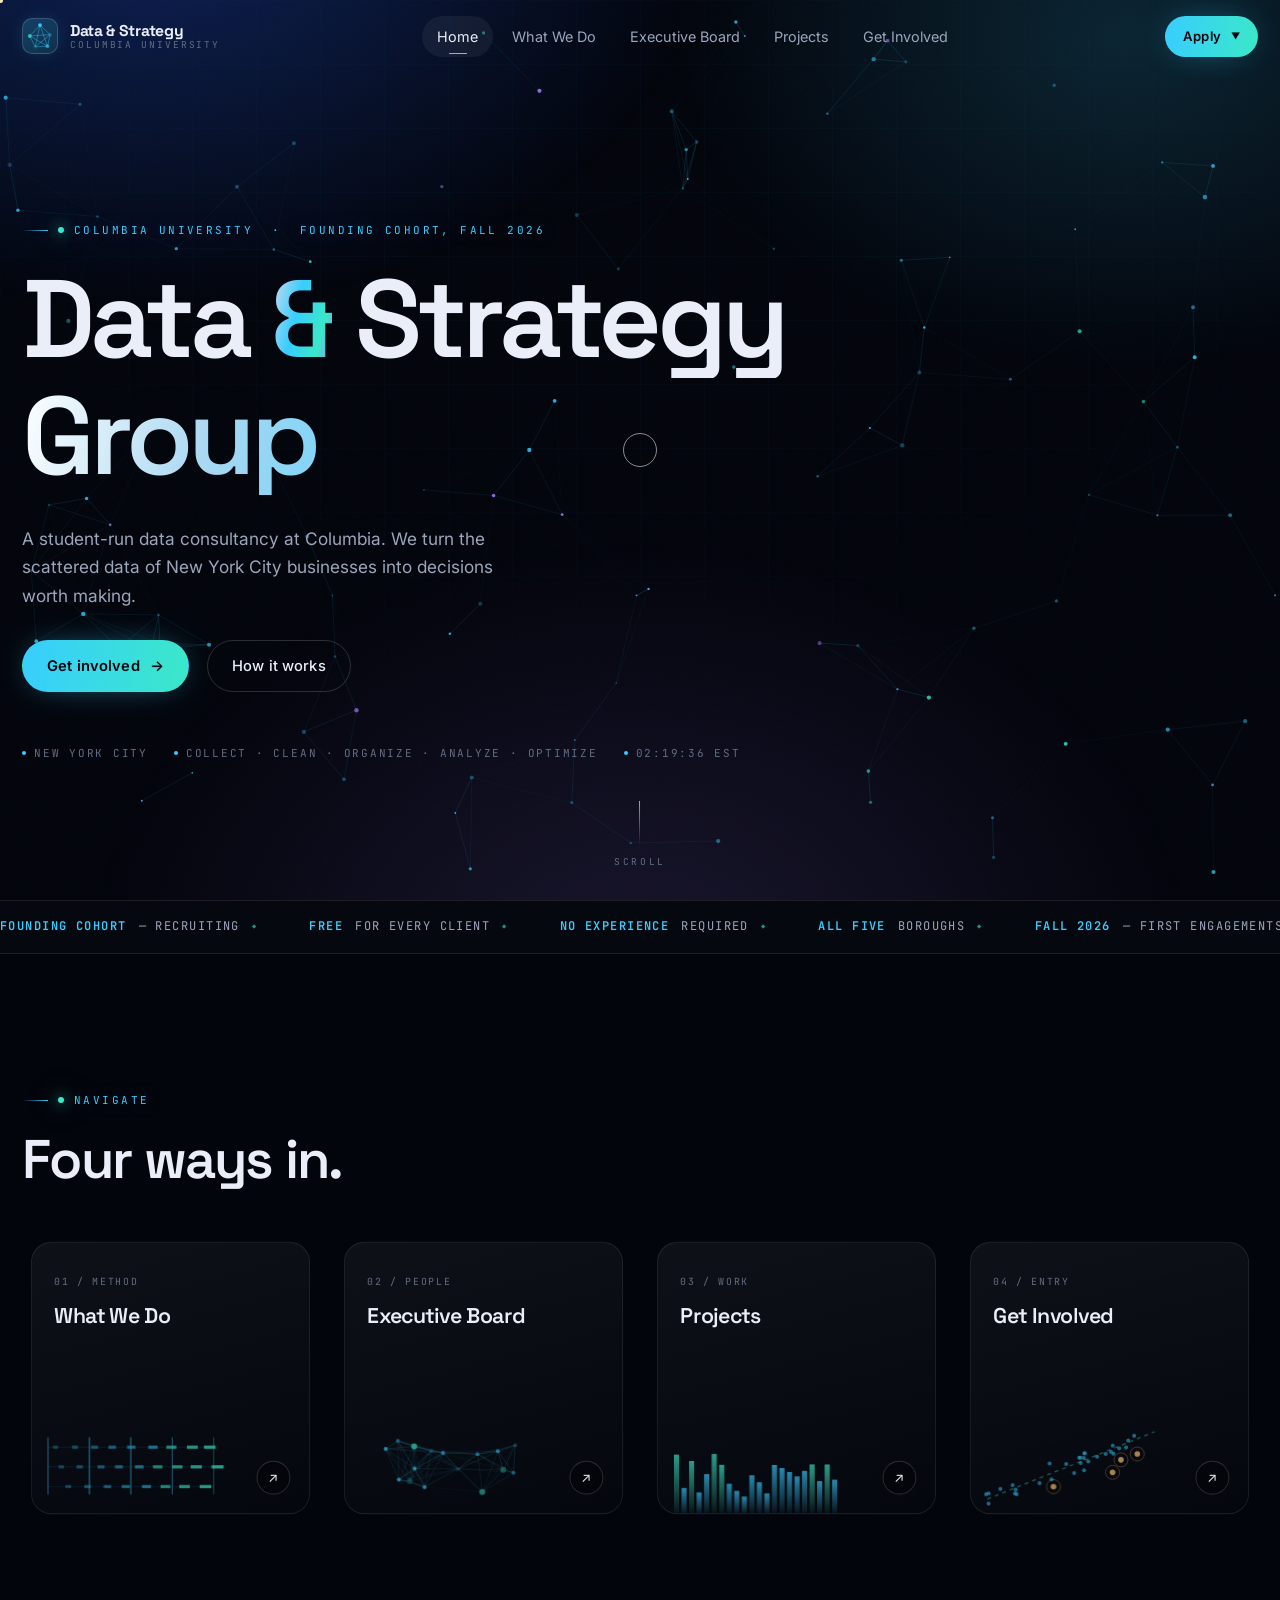
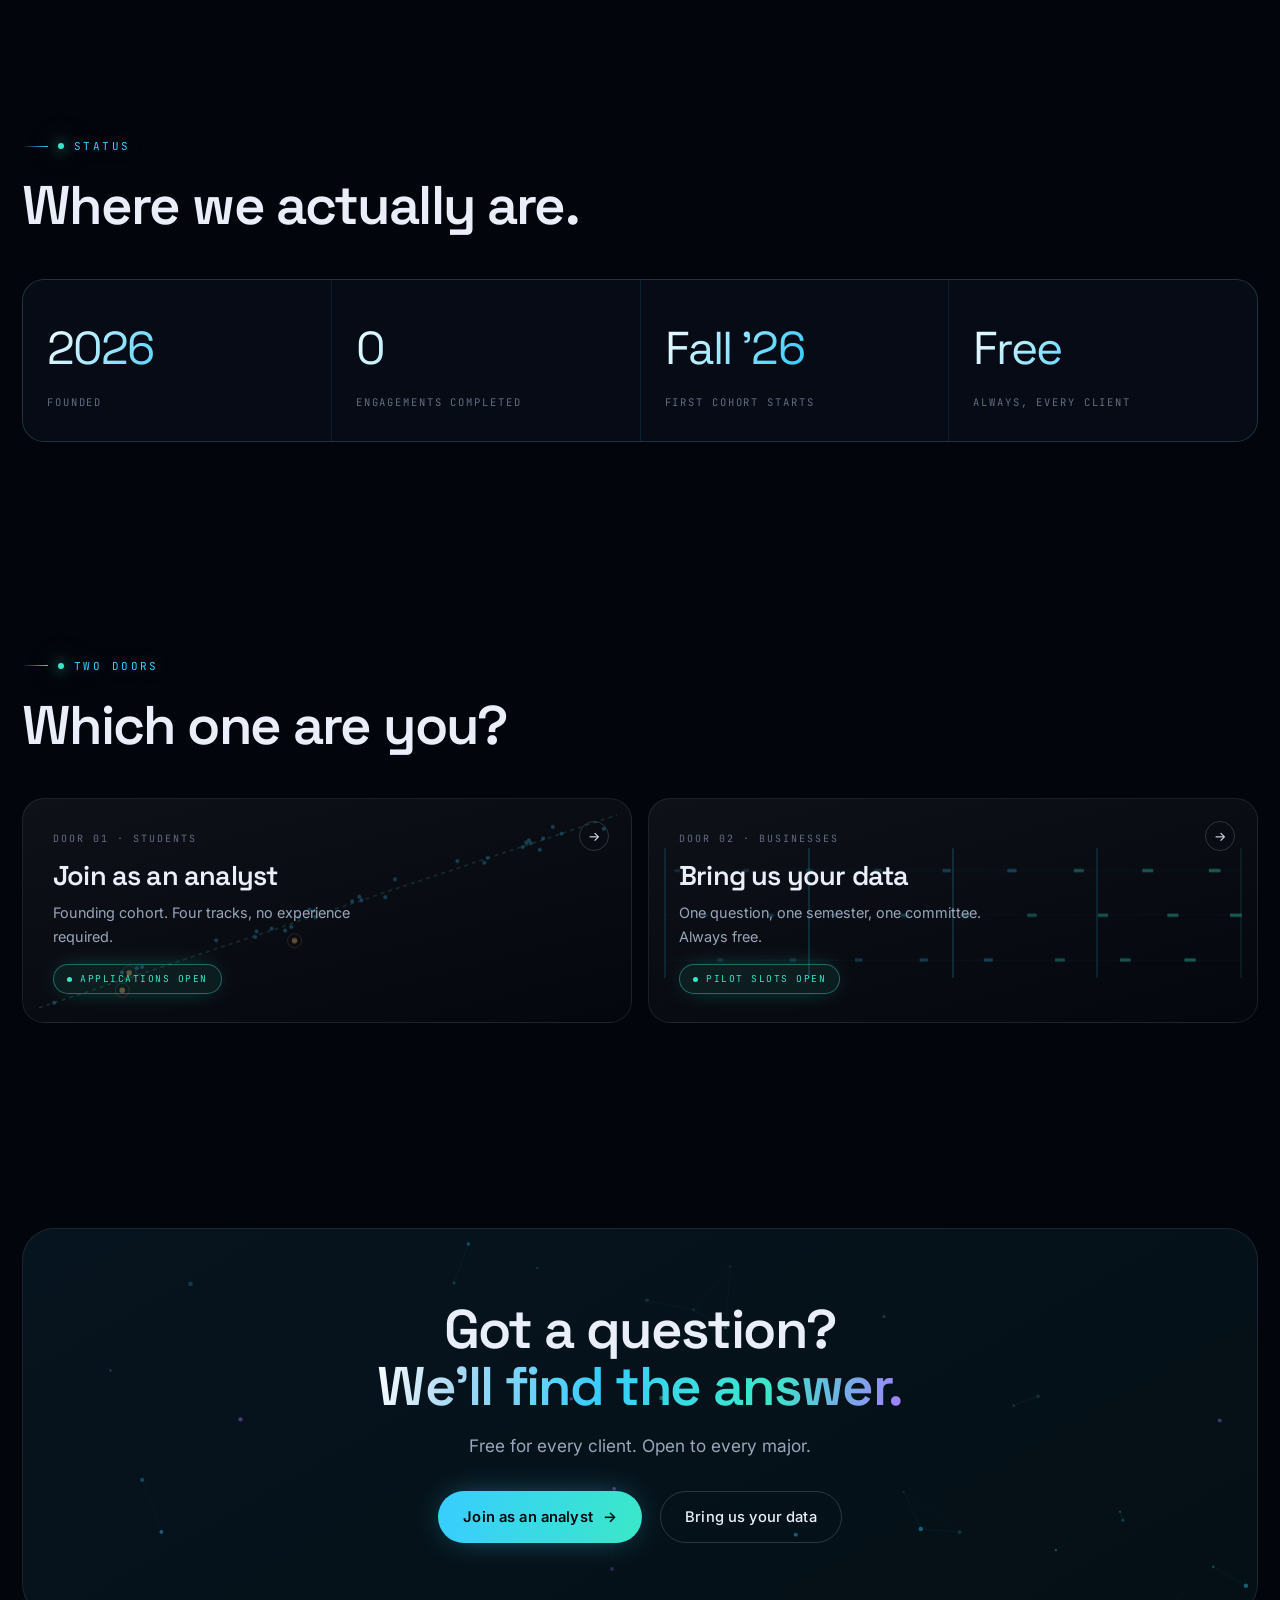
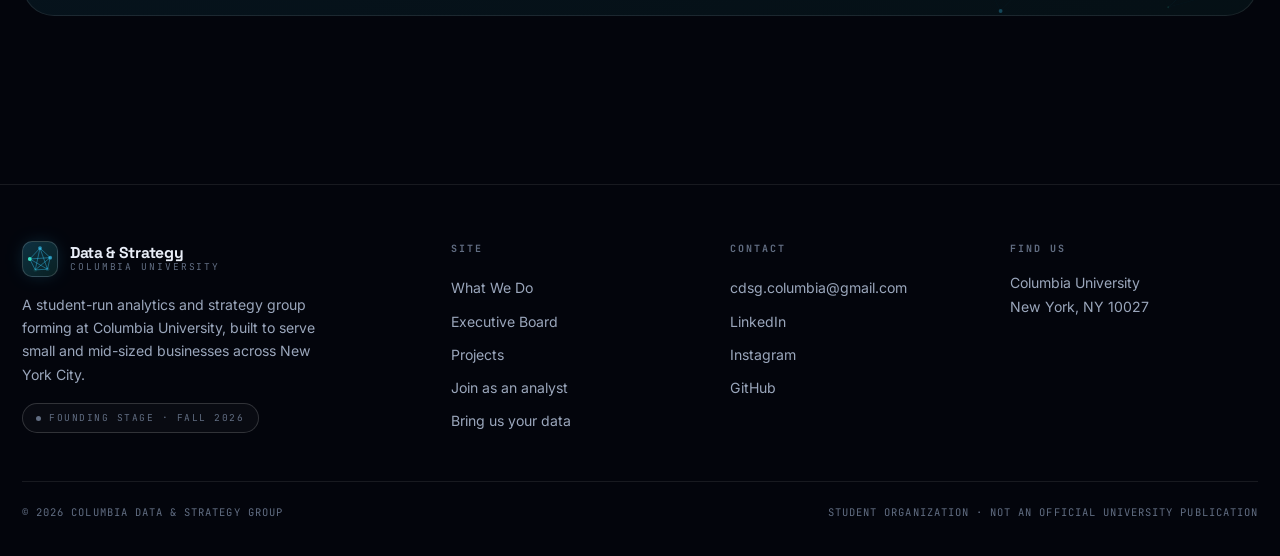
==== index.html @ 70272cd6 "Strip filler copy, reword headlines, scrambling founder names - Removed portal descriptions, the sta" ====
<!DOCTYPE html>
<html lang="en">
<head>
<meta charset="UTF-8">
<meta name="viewport" content="width=device-width, initial-scale=1">
<title>Columbia Data &amp; Strategy Group</title>
<meta name="description" content="A student-run data consultancy forming at Columbia. We turn the scattered data of New York City businesses into decisions worth making. Free for every client.">
<link rel="icon" href="data:image/svg+xml,%3Csvg xmlns='http://www.w3.org/2000/svg' viewBox='0 0 32 32'%3E%3Crect width='32' height='32' rx='8' fill='%23070b12'/%3E%3Ccircle cx='16' cy='7' r='2.4' fill='%2338CDFF'/%3E%3Ccircle cx='7' cy='20' r='2.4' fill='%233AE8C8'/%3E%3Ccircle cx='25' cy='18' r='2.4' fill='%2338CDFF'/%3E%3Ccircle cx='16' cy='27' r='2.4' fill='%23A67CFF'/%3E%3Cg stroke='%2338CDFF' stroke-width='1.1' opacity='.65'%3E%3Cpath d='M16 7 7 20M16 7l9 11M7 20l9 7M25 18l-9 9'/%3E%3C/g%3E%3C/svg%3E">
<link rel="preconnect" href="https://fonts.googleapis.com">
<link rel="preconnect" href="https://fonts.gstatic.com" crossorigin>
<link href="https://fonts.googleapis.com/css2?family=Space+Grotesk:wght@400;500;600;700&family=Inter:wght@300;400;500;600&family=JetBrains+Mono:wght@300;400;500&display=swap" rel="stylesheet">
<link rel="stylesheet" href="assets/css/main.css">
</head>
<body>

<div class="bg-field"></div>
<div class="grain"></div>
<div class="scroll-rail"><div class="scroll-bar"></div></div>

<!-- ============ NAV ============ -->
<header class="nav">
  <div class="nav-inner">
    <a class="brand" href="index.html">
      <span class="brand-mark"><canvas></canvas></span>
      <span class="brand-txt"><b>Data &amp; Strategy</b><span>Columbia University</span></span>
    </a>
    <nav class="nav-links">
      <a href="index.html" class="active">Home</a>
      <a href="about.html">What We Do</a>
      <a href="team.html">Executive Board</a>
      <a href="projects.html">Projects</a>
      <a href="join.html">Get Involved</a>
    </nav>
    <div class="nav-cta">
      <div class="apply-menu">
        <a class="btn btn-sm btn-primary" href="join.html">Apply <span class="caret">▼</span></a>
        <div class="apply-pop">
          <a href="join.html#students"><b>Join as an analyst</b><small>Columbia students</small><span class="go2">→</span></a>
          <div class="sep"></div>
          <a href="join.html#business"><b>Bring us your data</b><small>Businesses &amp; nonprofits</small><span class="go2">→</span></a>
        </div>
      </div>
      <button class="burger" aria-label="Menu"><span></span></button>
    </div>
  </div>
</header>

<div class="mobile-menu">
  <a href="index.html">Home <i>01</i></a>
  <a href="about.html">What We Do <i>02</i></a>
  <a href="team.html">Executive Board <i>03</i></a>
  <a href="projects.html">Projects <i>04</i></a>
  <a href="join.html#students">Join as an analyst <i>05</i></a>
  <a href="join.html#business">Bring us your data <i>06</i></a>
</div>

<main>

  <!-- ============ HERO ============ -->
  <section class="hero">
    <canvas id="hero-net"></canvas>
    <div class="wrap">
      <div class="eyebrow" style="animation:fadeUp .8s .5s both"><span class="dot"></span> Columbia University &nbsp;·&nbsp; Founding cohort, Fall 2026</div>

      <h1 class="hero-title">
        <span class="line"><span>Data <em style="font-style:normal" class="grad-text">&amp;</em> Strategy</span></span>
        <span class="line"><span class="grad-text">Group</span></span>
      </h1>

      <p class="lead mt-m" style="animation:fadeUp .9s .75s both; max-width:44ch">
        A student-run data consultancy at Columbia. We turn the scattered data of
        New York City businesses into decisions worth making.
      </p>

      <div class="flex gap-m wrapf mt-m" style="animation:fadeUp .9s .9s both">
        <a href="join.html" class="btn btn-primary" data-magnetic>Get involved <span class="arrow">→</span></a>
        <a href="about.html" class="btn btn-ghost">How it works</a>
      </div>

      <div class="hero-meta mt-l" style="animation:fadeUp .9s 1.05s both">
        <span>New York City</span>
        <span>Collect · Clean · Organize · Analyze · Optimize</span>
        <span id="clock">--:--:--</span>
      </div>
    </div>
    <div class="scroll-hint"><i></i> Scroll</div>
  </section>

  <!-- ============ TICKER ============ -->
  <div class="ticker">
    <div class="ticker-track">
      <span class="ticker-item"><b>Founding cohort</b> — recruiting</span>
      <span class="ticker-item"><b>Free</b> for every client</span>
      <span class="ticker-item"><b>No experience</b> required</span>
      <span class="ticker-item"><b>All five</b> boroughs</span>
      <span class="ticker-item"><b>Fall 2026</b> — first engagements</span>
    </div>
  </div>

  <!-- ============ PORTALS ============ -->
  <section class="section">
    <div class="wrap">
      <div class="sec-head" data-reveal>
        <div>
          <div class="eyebrow"><span class="dot"></span> Navigate</div>
          <h2 class="h2">Four ways in.</h2>
        </div>
      </div>

      <div class="portals">
        <a class="portal" href="about.html" data-reveal data-dir="scale" data-tilt="6">
          <span class="idx">01 / METHOD</span>
          <h3>What&nbsp;We&nbsp;Do</h3>
          <canvas class="viz" data-viz="pipeline"></canvas>
          <span class="go">↗</span>
        </a>

        <a class="portal" href="team.html" data-reveal data-dir="scale" data-delay=".08" data-tilt="6">
          <span class="idx">02 / PEOPLE</span>
          <h3>Executive Board</h3>
          <canvas class="viz" data-viz="network"></canvas>
          <span class="go">↗</span>
        </a>

        <a class="portal" href="projects.html" data-reveal data-dir="scale" data-delay=".16" data-tilt="6">
          <span class="idx">03 / WORK</span>
          <h3>Projects</h3>
          <canvas class="viz" data-viz="bars"></canvas>
          <span class="go">↗</span>
        </a>

        <a class="portal" href="join.html" data-reveal data-dir="scale" data-delay=".24" data-tilt="6">
          <span class="idx">04 / ENTRY</span>
          <h3>Get Involved</h3>
          <canvas class="viz" data-viz="scatter"></canvas>
          <span class="go">↗</span>
        </a>
      </div>
    </div>
  </section>

  <!-- ============ HONEST STATUS ============ -->
  <section class="section-tight">
    <div class="wrap">
      <div class="sec-head" data-reveal>
        <div>
          <div class="eyebrow"><span class="dot"></span> Status</div>
          <h2 class="h2">Where we actually are.</h2>
        </div>
      </div>

      <div class="stat-grid" data-reveal>
        <div class="stat"><div class="num">2026</div><div class="lbl">Founded</div></div>
        <div class="stat"><div class="num">0</div><div class="lbl">Engagements completed</div></div>
        <div class="stat"><div class="num">Fall&nbsp;’26</div><div class="lbl">First cohort starts</div></div>
        <div class="stat"><div class="num">Free</div><div class="lbl">Always, every client</div></div>
      </div>
    </div>
  </section>

  <!-- ============ TWO DOORS ============ -->
  <section class="section">
    <div class="wrap">
      <div class="sec-head" data-reveal>
        <div>
          <div class="eyebrow"><span class="dot"></span> Two doors</div>
          <h2 class="h2">Which one are you?</h2>
        </div>
      </div>

      <div class="path-grid" data-reveal>
        <a class="path" href="join.html#students">
          <canvas data-viz="scatter"></canvas>
          <span class="mark">→</span>
          <span class="k">DOOR 01 · STUDENTS</span>
          <h3>Join as an analyst</h3>
          <p>Founding cohort. Four tracks, no experience required.</p>
          <div class="chips mt-s"><span class="pill">Applications open</span></div>
        </a>

        <a class="path" href="join.html#business">
          <canvas data-viz="pipeline"></canvas>
          <span class="mark">→</span>
          <span class="k">DOOR 02 · BUSINESSES</span>
          <h3>Bring us your data</h3>
          <p>One question, one semester, one committee. Always free.</p>
          <div class="chips mt-s"><span class="pill">Pilot slots open</span></div>
        </a>
      </div>
    </div>
  </section>

  <!-- ============ CTA ============ -->
  <section class="section-tight" style="padding-bottom:clamp(72px,10vw,140px)">
    <div class="wrap">
      <div class="cta-band" data-reveal>
        <canvas id="cta-net"></canvas>
        <h2 class="h2">Got a question?<br><span class="grad-text">We&rsquo;ll find the answer.</span></h2>
        <p class="lead mx-auto center mt-s" style="max-width:36ch">Free for every client. Open to every major.</p>
        <div class="flex gap-m mt-m" style="justify-content:center; flex-wrap:wrap">
          <a href="join.html#students" class="btn btn-primary" data-magnetic>Join as an analyst <span class="arrow">→</span></a>
          <a href="join.html#business" class="btn btn-ghost">Bring us your data</a>
        </div>
      </div>
    </div>
  </section>

</main>

<!-- ============ FOOTER ============ -->
<footer>
  <div class="wrap">
    <div class="foot-grid">
      <div>
        <a class="brand" href="index.html" style="margin-bottom:16px">
          <span class="brand-mark"><canvas></canvas></span>
          <span class="brand-txt"><b>Data &amp; Strategy</b><span>Columbia University</span></span>
        </a>
        <p class="muted" style="font-size:.88rem; max-width:34ch">
          A student-run analytics and strategy group forming at Columbia University, built to serve
          small and mid-sized businesses across New York City.
        </p>
        <div class="mt-s"><span class="pill grey">Founding stage · Fall 2026</span></div>
      </div>
      <div>
        <h5>Site</h5>
        <a href="about.html">What We Do</a>
        <a href="team.html">Executive Board</a>
        <a href="projects.html">Projects</a>
        <a href="join.html#students">Join as an analyst</a>
        <a href="join.html#business">Bring us your data</a>
      </div>
      <div>
        <h5>Contact</h5>
        <a href="mailto:cdsg.columbia@gmail.com">cdsg.columbia@gmail.com</a>
        <a href="#">LinkedIn</a>
        <a href="#">Instagram</a>
        <a href="#">GitHub</a>
      </div>
      <div>
        <h5>Find us</h5>
        <p class="muted" style="font-size:.88rem">
          Columbia University<br>New York, NY 10027
        </p>
      </div>
    </div>
    <div class="foot-bottom">
      <span>© <span data-year></span> Columbia Data &amp; Strategy Group</span>
      <span>Student organization · Not an official University publication</span>
    </div>
  </div>
</footer>

<script src="assets/js/core.js"></script>
<script src="assets/js/home.js"></script>
</body>
</html>
---- assets/css/main.css ----
/* =========================================================
   Columbia Data & Strategy Group — Design System
   ========================================================= */

/* ---------- Tokens ---------- */
:root{
  --bg:            #03050c;
  --bg-elev:       #070b15;
  --panel:         rgba(255,255,255,.028);
  --panel-2:       rgba(255,255,255,.055);
  --line:          rgba(255,255,255,.085);
  --line-strong:   rgba(255,255,255,.16);

  --text:          #e9eef8;
  --text-dim:      #9aa6bb;
  --text-faint:    #616d82;

  --neon:          #38CDFF;   /* primary — neon blue */
  --neon-deep:     #2563FF;   /* electric blue, for glows and gradients */
  --columbia:      #A9D8F2;   /* the pale school blue — kept for display gradients */
  --mint:          #3AE8C8;   /* secondary — cyan-teal */
  --violet:        #A67CFF;   /* tertiary — electric violet */
  --amber:         #FFC46B;   /* warm counterweight; keeps this off unicolor */
  --danger:        #FF5C7A;

  --glow-blue:  0 0 0 1px rgba(56,205,255,.22), 0 18px 60px -18px rgba(37,99,255,.55);
  --glow-mint:  0 0 0 1px rgba(58,232,200,.22),  0 18px 60px -18px rgba(58,232,200,.4);

  --r-sm: 8px;
  --r-md: 14px;
  --r-lg: 22px;
  --r-xl: 32px;

  --nav-h: 74px;
  --maxw: 1240px;

  --ease: cubic-bezier(.22,.75,.24,1);
  --ease-out: cubic-bezier(.16,1,.3,1);

  --font-display: 'Space Grotesk', 'Segoe UI', system-ui, sans-serif;
  --font-body: 'Inter', 'Segoe UI', system-ui, sans-serif;
  --font-mono: 'JetBrains Mono', 'Consolas', ui-monospace, monospace;
}

/* ---------- Reset ---------- */
*,*::before,*::after{ box-sizing:border-box; }
html{ scroll-behavior:smooth; -webkit-text-size-adjust:100%; }
body{
  margin:0;
  background:var(--bg);
  color:var(--text);
  font-family:var(--font-body);
  font-size:16px;
  line-height:1.65;
  -webkit-font-smoothing:antialiased;
  overflow-x:hidden;
}
img,svg,canvas{ display:block; max-width:100%; }
a{ color:inherit; text-decoration:none; }
button,input,select,textarea{ font:inherit; color:inherit; }
h1,h2,h3,h4{ font-family:var(--font-display); font-weight:600; line-height:1.06; letter-spacing:-.03em; margin:0; }
p{ margin:0; }
::selection{ background:rgba(56,205,255,.28); color:#fff; }

/* Scrollbar */
::-webkit-scrollbar{ width:10px; height:10px; }
::-webkit-scrollbar-track{ background:#03050c; }
::-webkit-scrollbar-thumb{ background:rgba(56,205,255,.18); border-radius:99px; border:3px solid #03050c; }
::-webkit-scrollbar-thumb:hover{ background:rgba(56,205,255,.35); }

/* ---------- Ambient background ---------- */
.bg-field{ position:fixed; inset:0; z-index:0; pointer-events:none; }
.bg-field::before{
  content:''; position:absolute; inset:0;
  background:
    radial-gradient(900px 620px at 12% -8%,  rgba(37,99,255,.30), transparent 62%),
    radial-gradient(760px 560px at 88% 4%,   rgba(56,205,255,.16), transparent 60%),
    radial-gradient(900px 700px at 50% 108%, rgba(166,124,255,.14), transparent 62%);
}
.bg-field::after{
  content:''; position:absolute; inset:0; opacity:.5;
  background-image:
    linear-gradient(rgba(56,205,255,.055) 1px, transparent 1px),
    linear-gradient(90deg, rgba(56,205,255,.055) 1px, transparent 1px);
  background-size:64px 64px;
  mask-image:radial-gradient(ellipse 90% 70% at 50% 30%, #000 20%, transparent 78%);
  -webkit-mask-image:radial-gradient(ellipse 90% 70% at 50% 30%, #000 20%, transparent 78%);
}
.grain{
  position:fixed; inset:0; z-index:1; pointer-events:none; opacity:.035; mix-blend-mode:overlay;
  background-image:url("data:image/svg+xml,%3Csvg xmlns='http://www.w3.org/2000/svg' width='200' height='200'%3E%3Cfilter id='n'%3E%3CfeTurbulence type='fractalNoise' baseFrequency='.85' numOctaves='3'/%3E%3C/filter%3E%3Crect width='200' height='200' filter='url(%23n)'/%3E%3C/svg%3E");
}

/* ---------- Layout ---------- */
.wrap{ width:min(100% - 44px, var(--maxw)); margin-inline:auto; }
main{ position:relative; z-index:2; }
section{ position:relative; }
.section{ padding:clamp(72px,10vw,140px) 0; }
.section-tight{ padding:clamp(48px,6vw,84px) 0; }

/* ---------- Typography helpers ---------- */
.eyebrow{
  display:inline-flex; align-items:center; gap:10px;
  font-family:var(--font-mono); font-size:11px; letter-spacing:.22em; text-transform:uppercase;
  color:var(--neon); margin-bottom:22px;
}
.eyebrow::before{
  content:''; width:26px; height:1px; background:linear-gradient(90deg,transparent,var(--neon));
}
.eyebrow .dot{ width:6px; height:6px; border-radius:50%; background:var(--mint); box-shadow:0 0 12px var(--mint); animation:pulse 2.4s infinite; }
@keyframes pulse{ 0%,100%{opacity:1; transform:scale(1)} 50%{opacity:.35; transform:scale(.72)} }

h1,.h1{ font-size:clamp(2.6rem,7.4vw,5.4rem); }
h2,.h2{ font-size:clamp(2rem,4.4vw,3.4rem); }
h3,.h3{ font-size:clamp(1.25rem,2vw,1.6rem); }
.lead{ font-size:clamp(1rem,1.35vw,1.16rem); color:var(--text-dim); max-width:62ch; }
.muted{ color:var(--text-dim); }
.faint{ color:var(--text-faint); }
.mono{ font-family:var(--font-mono); }
.grad-text{
  background:linear-gradient(104deg,#fff 0%,var(--columbia) 16%,var(--neon) 42%,var(--mint) 74%,var(--violet) 100%);
  -webkit-background-clip:text; background-clip:text; color:transparent;
}

/* ---------- Buttons ---------- */
.btn{
  position:relative; display:inline-flex; align-items:center; gap:10px;
  padding:13px 24px; border-radius:99px; border:1px solid var(--line-strong);
  background:var(--panel); font-size:.92rem; font-weight:500; letter-spacing:.01em;
  cursor:pointer; overflow:hidden; isolation:isolate;
  transition:border-color .35s var(--ease), transform .35s var(--ease), color .35s var(--ease);
}
.btn::before{
  content:''; position:absolute; inset:0; z-index:-1; border-radius:inherit;
  background:linear-gradient(100deg,var(--neon),var(--mint));
  transform:translateY(101%); transition:transform .45s var(--ease-out);
}
.btn:hover{ color:#03050c; border-color:transparent; }
.btn:hover::before{ transform:translateY(0); }
.btn:active{ transform:scale(.97); }
.btn .arrow{ transition:transform .35s var(--ease); }
.btn:hover .arrow{ transform:translateX(4px); }

.btn-primary{ background:linear-gradient(100deg,var(--neon),var(--mint)); color:#03050c; border-color:transparent; font-weight:600; }
.btn-primary::before{ background:linear-gradient(100deg,#fff,var(--neon)); }
.btn-ghost{ background:transparent; }
.btn-sm{ padding:9px 17px; font-size:.82rem; }

/* ---------- Nav ---------- */
.nav{
  position:fixed; inset:0 0 auto 0; height:var(--nav-h); z-index:80;
  display:flex; align-items:center;
  transition:background .4s var(--ease), border-color .4s var(--ease), backdrop-filter .4s;
  border-bottom:1px solid transparent;
}
.nav.scrolled{
  background:rgba(4,6,11,.72); backdrop-filter:blur(18px) saturate(140%);
  border-bottom-color:var(--line);
}
.nav-inner{ width:min(100% - 44px, var(--maxw)); margin-inline:auto; display:flex; align-items:center; justify-content:space-between; gap:20px; }

.brand{ display:flex; align-items:center; gap:12px; }
.brand-mark{
  display:block; width:36px; height:36px; min-width:36px; border-radius:10px; flex:none;
  background:linear-gradient(140deg,rgba(56,205,255,.22),rgba(58,232,200,.12));
  border:1px solid var(--line-strong); position:relative; overflow:hidden;
}
.brand-mark canvas{ display:block; width:100%; height:100%; }
.brand-txt{ display:flex; flex-direction:column; line-height:1.1; }
.brand-txt b{ font-family:var(--font-display); font-size:.98rem; letter-spacing:-.02em; }
.brand-txt span{ font-family:var(--font-mono); font-size:9.5px; letter-spacing:.2em; color:var(--text-faint); text-transform:uppercase; }

.nav-links{ display:flex; align-items:center; gap:4px; }
.nav-links a{
  position:relative; padding:9px 15px; border-radius:99px; font-size:.9rem; color:var(--text-dim);
  transition:color .3s var(--ease), background .3s var(--ease);
}
.nav-links a::after{
  content:''; position:absolute; left:50%; bottom:3px; width:0; height:1.5px; border-radius:2px;
  background:linear-gradient(90deg,var(--neon),var(--mint));
  transform:translateX(-50%); transition:width .35s var(--ease-out);
}
.nav-links a:hover{ color:var(--text); }
.nav-links a:hover::after{ width:18px; }
.nav-links a.active{ color:var(--text); background:var(--panel-2); }
.nav-links a.active::after{ width:18px; }
.nav-cta{ display:flex; align-items:center; gap:12px; }

.burger{ display:none; width:42px; height:42px; border-radius:12px; border:1px solid var(--line); background:var(--panel); cursor:pointer; align-items:center; justify-content:center; }
.burger span{ display:block; width:17px; height:1.6px; background:var(--text); position:relative; transition:.3s var(--ease); }
.burger span::before,.burger span::after{ content:''; position:absolute; left:0; width:17px; height:1.6px; background:var(--text); transition:.3s var(--ease); }
.burger span::before{ top:-5.5px; } .burger span::after{ top:5.5px; }
.burger.open span{ background:transparent; }
.burger.open span::before{ transform:rotate(45deg); top:0; }
.burger.open span::after{ transform:rotate(-45deg); top:0; }

.mobile-menu{
  position:fixed; inset:var(--nav-h) 0 0 0; z-index:79; background:rgba(4,6,11,.97);
  backdrop-filter:blur(20px); display:flex; flex-direction:column; justify-content:center; gap:6px;
  padding:0 32px; transform:translateY(-102%); transition:transform .55s var(--ease-out); visibility:hidden;
}
.mobile-menu.open{ transform:translateY(0); visibility:visible; }
.mobile-menu a{
  font-family:var(--font-display); font-size:clamp(1.9rem,8vw,3rem); padding:14px 0;
  border-bottom:1px solid var(--line); display:flex; justify-content:space-between; align-items:baseline;
}
.mobile-menu a i{ font-family:var(--font-mono); font-size:11px; font-style:normal; color:var(--text-faint); }

/* ---------- Scroll progress ---------- */
.scroll-rail{ position:fixed; top:0; left:0; right:0; height:2px; z-index:90; background:transparent; }
.scroll-bar{ height:100%; width:0; background:linear-gradient(90deg,var(--neon),var(--mint),var(--violet)); box-shadow:0 0 14px rgba(58,232,200,.6); transition:width .1s linear; }

/* ---------- Custom cursor ---------- */
.cursor-dot,.cursor-ring{ position:fixed; top:0; left:0; z-index:200; pointer-events:none; border-radius:50%; mix-blend-mode:difference; }
.cursor-dot{ width:5px; height:5px; background:#fff; margin:-2.5px 0 0 -2.5px; }
.cursor-ring{
  width:34px; height:34px; margin:-17px 0 0 -17px; border:1px solid rgba(255,255,255,.55);
  transition:width .28s var(--ease), height .28s var(--ease), margin .28s var(--ease), border-color .28s, opacity .28s;
}
.cursor-ring.hot{ width:58px; height:58px; margin:-29px 0 0 -29px; border-color:var(--mint); }
@media (hover:none),(pointer:coarse){ .cursor-dot,.cursor-ring{ display:none; } }

/* ---------- Reveal ---------- */
[data-reveal]{ opacity:0; transform:translateY(26px); transition:opacity .9s var(--ease-out), transform .9s var(--ease-out); }
[data-reveal].in{ opacity:1; transform:none; }
[data-reveal][data-dir="left"]{ transform:translateX(-30px); }
[data-reveal][data-dir="right"]{ transform:translateX(30px); }
[data-reveal][data-dir="scale"]{ transform:scale(.94); }

/* ---------- Cards ---------- */
.card{
  position:relative; border:1px solid var(--line); border-radius:var(--r-lg);
  background:linear-gradient(160deg,rgba(255,255,255,.045),rgba(255,255,255,.012));
  overflow:hidden; transition:border-color .45s var(--ease), transform .45s var(--ease), box-shadow .45s var(--ease);
}
.card::after{
  content:''; position:absolute; inset:0; pointer-events:none; opacity:0; transition:opacity .45s;
  background:radial-gradient(420px circle at var(--mx,50%) var(--my,50%), rgba(56,205,255,.14), transparent 62%);
}
.card:hover{ border-color:var(--line-strong); box-shadow:0 26px 70px -34px rgba(0,0,0,.9); }
.card:hover::after{ opacity:1; }

/* ---------- Hero ---------- */
.hero{ min-height:100svh; display:flex; align-items:center; position:relative; padding-top:var(--nav-h); overflow:hidden; }
#hero-net{ position:absolute; inset:0; width:100%; height:100%; z-index:0; }
.hero .wrap{ position:relative; z-index:2; }
.hero-title{ font-size:clamp(2.9rem,8.6vw,7rem); letter-spacing:-.045em; }
.hero-title .line{ display:block; overflow:hidden; }
.hero-title .line > span{ display:block; transform:translateY(110%); animation:riseIn 1.1s var(--ease-out) forwards; }
.hero-title .line:nth-child(2) > span{ animation-delay:.1s; }
.hero-title .line:nth-child(3) > span{ animation-delay:.2s; }
@keyframes riseIn{ to{ transform:translateY(0); } }

.hero-meta{ display:flex; flex-wrap:wrap; gap:10px 26px; font-family:var(--font-mono); font-size:11px; letter-spacing:.16em; text-transform:uppercase; color:var(--text-faint); }
.hero-meta span{ display:inline-flex; align-items:center; gap:8px; }
.hero-meta span::before{ content:''; width:4px; height:4px; border-radius:50%; background:var(--neon); }

.scroll-hint{ position:absolute; left:50%; bottom:30px; transform:translateX(-50%); z-index:3; display:flex; flex-direction:column; align-items:center; gap:9px; font-family:var(--font-mono); font-size:9.5px; letter-spacing:.28em; color:var(--text-faint); text-transform:uppercase; }
.scroll-hint i{ display:block; width:1px; height:44px; background:linear-gradient(180deg,var(--neon),transparent); animation:drop 1.9s var(--ease) infinite; }
@keyframes drop{ 0%{transform:scaleY(0); transform-origin:top} 45%{transform:scaleY(1); transform-origin:top} 55%{transform:scaleY(1); transform-origin:bottom} 100%{transform:scaleY(0); transform-origin:bottom} }

/* ---------- Portal cards (home) ---------- */
.portals{ display:grid; grid-template-columns:repeat(4,1fr); gap:16px; }
.portal{
  position:relative; display:block; padding:26px 24px 24px; border-radius:var(--r-lg);
  border:1px solid var(--line); background:linear-gradient(165deg,rgba(255,255,255,.05),rgba(255,255,255,.01));
  min-height:290px; overflow:hidden; transform-style:preserve-3d;
  transition:transform .5s var(--ease), border-color .5s var(--ease), box-shadow .5s var(--ease);
}
.portal:hover{ border-color:rgba(56,205,255,.4); box-shadow:0 30px 80px -40px rgba(37,99,255,.75); }
.portal .idx{ font-family:var(--font-mono); font-size:10.5px; letter-spacing:.2em; color:var(--text-faint); }
.portal h3{ margin:14px 0 8px; font-size:1.42rem; }
.portal p{ font-size:.87rem; color:var(--text-dim); max-width:26ch; }
.portal .viz{ position:absolute; left:0; right:0; bottom:0; height:104px; opacity:.72; transition:opacity .45s, transform .6s var(--ease); }
.portal:hover .viz{ opacity:1; transform:translateY(-4px); }
.portal .go{
  position:absolute; right:20px; bottom:20px; width:36px; height:36px; border-radius:50%;
  border:1px solid var(--line-strong); display:grid; place-items:center; font-size:14px;
  background:rgba(4,6,11,.6); transition:.4s var(--ease); z-index:2;
}
.portal:hover .go{ background:var(--neon); color:#03050c; border-color:transparent; transform:rotate(-45deg); }

/* ---------- Ticker ---------- */
.ticker{ border-block:1px solid var(--line); overflow:hidden; padding:16px 0; background:rgba(255,255,255,.014); }
.ticker-track{ display:flex; gap:52px; width:max-content; animation:slide 34s linear infinite; }
.ticker:hover .ticker-track{ animation-play-state:paused; }
@keyframes slide{ to{ transform:translateX(-50%); } }
.ticker-item{ display:inline-flex; align-items:center; gap:12px; font-family:var(--font-mono); font-size:12px; letter-spacing:.12em; color:var(--text-dim); text-transform:uppercase; white-space:nowrap; }
.ticker-item b{ color:var(--neon); font-weight:600; }
.ticker-item::after{ content:'◆'; color:var(--mint); font-size:7px; opacity:.6; }

/* ---------- Stats ---------- */
.stat-grid{ display:grid; grid-template-columns:repeat(4,1fr); gap:1px; background:var(--line); border:1px solid var(--line); border-radius:var(--r-lg); overflow:hidden; }
.stat{ background:var(--bg-elev); padding:30px 24px; transition:background .4s; }
.stat:hover{ background:#0b1120; }
.stat .num{ font-family:var(--font-display); font-size:clamp(2rem,3.6vw,3rem); letter-spacing:-.04em; background:linear-gradient(120deg,#fff,var(--neon) 55%,var(--mint)); -webkit-background-clip:text; background-clip:text; color:transparent; }
.stat .lbl{ font-family:var(--font-mono); font-size:10.5px; letter-spacing:.18em; text-transform:uppercase; color:var(--text-faint); margin-top:8px; }

/* ---------- Page header ---------- */
.page-head{ padding:calc(var(--nav-h) + clamp(56px,8vw,110px)) 0 clamp(40px,5vw,70px); position:relative; }
.page-head h1{ font-size:clamp(2.6rem,6.4vw,5rem); }
.crumb{ font-family:var(--font-mono); font-size:11px; letter-spacing:.2em; text-transform:uppercase; color:var(--text-faint); margin-bottom:20px; }
.crumb a{ color:var(--neon); }
.crumb i{ font-style:normal; opacity:.4; margin:0 8px; }

/* ---------- Pipeline (about) ---------- */
.pipeline{ display:grid; grid-template-columns:300px 1fr; gap:28px; align-items:start; }
.stage-list{ display:flex; flex-direction:column; gap:8px; }
.stage-btn{
  position:relative; text-align:left; width:100%; padding:16px 18px; border-radius:var(--r-md);
  border:1px solid var(--line); background:var(--panel); cursor:pointer; overflow:hidden;
  transition:.4s var(--ease);
}
.stage-btn .k{ font-family:var(--font-mono); font-size:10px; letter-spacing:.2em; color:var(--text-faint); }
.stage-btn .t{ font-family:var(--font-display); font-size:1.06rem; margin-top:5px; display:block; }
.stage-btn .d{ font-size:.8rem; color:var(--text-faint); margin-top:5px; max-height:0; opacity:0; overflow:hidden; transition:.45s var(--ease); }
.stage-btn::before{ content:''; position:absolute; left:0; top:0; bottom:0; width:2px; background:linear-gradient(180deg,var(--neon),var(--mint)); transform:scaleY(0); transform-origin:top; transition:transform .45s var(--ease-out); }
.stage-btn:hover{ border-color:var(--line-strong); }
.stage-btn.active{ background:rgba(56,205,255,.07); border-color:rgba(56,205,255,.35); }
.stage-btn.active::before{ transform:scaleY(1); }
.stage-btn.active .d{ max-height:90px; opacity:1; margin-top:9px; }
.stage-btn.active .k{ color:var(--neon); }

.stage-canvas-wrap{ position:relative; border:1px solid var(--line); border-radius:var(--r-lg); background:linear-gradient(160deg,rgba(255,255,255,.04),rgba(255,255,255,.008)); overflow:hidden; min-height:440px; }
#pipeline-canvas{ width:100%; height:440px; display:block; }
.stage-readout{ position:absolute; top:16px; left:18px; right:18px; display:flex; justify-content:space-between; gap:12px; font-family:var(--font-mono); font-size:10px; letter-spacing:.16em; text-transform:uppercase; color:var(--text-faint); pointer-events:none; }
.stage-readout b{ color:var(--mint); font-weight:500; }
.stage-progress{ position:absolute; bottom:0; left:0; height:2px; background:linear-gradient(90deg,var(--neon),var(--mint)); transition:width .6s var(--ease); }

/* ---------- Capability grid ---------- */
.cap-grid{ display:grid; grid-template-columns:repeat(3,1fr); gap:16px; }
.cap{ padding:28px 24px; border-radius:var(--r-lg); border:1px solid var(--line); background:var(--panel); transition:.45s var(--ease); position:relative; overflow:hidden; }
.cap:hover{ transform:translateY(-5px); border-color:rgba(56,205,255,.35); background:rgba(56,205,255,.05); }
.cap .ico{ width:44px; height:44px; border-radius:12px; display:grid; place-items:center; border:1px solid var(--line-strong); background:rgba(56,205,255,.09); margin-bottom:18px; }
.cap h3{ font-size:1.1rem; margin-bottom:9px; }
.cap p{ font-size:.88rem; color:var(--text-dim); }

/* ---------- Cleaning demo table ---------- */
.clean-demo{ display:grid; grid-template-columns:1fr auto 1fr; gap:20px; align-items:center; }
.dtable{ border:1px solid var(--line); border-radius:var(--r-md); overflow:hidden; font-family:var(--font-mono); font-size:11.5px; background:var(--bg-elev); }
.dtable .hd{ display:grid; grid-template-columns:1.4fr 1fr .9fr; gap:0; background:rgba(255,255,255,.05); padding:10px 14px; letter-spacing:.12em; text-transform:uppercase; font-size:9.5px; color:var(--text-faint); }
.dtable .row{ display:grid; grid-template-columns:1.4fr 1fr .9fr; padding:9px 14px; border-top:1px solid var(--line); transition:.5s var(--ease); }
.dtable .row span{ overflow:hidden; text-overflow:ellipsis; white-space:nowrap; padding-right:8px; }
.dtable.dirty .row.bad{ color:var(--danger); }
.dtable.dirty .row.bad span:first-child::after{ content:' ⚠'; }
.dtable.clean .row{ color:var(--mint); }
.clean-arrow{ display:grid; place-items:center; gap:6px; font-family:var(--font-mono); font-size:9px; letter-spacing:.18em; color:var(--text-faint); text-transform:uppercase; }
.clean-arrow .ln{ width:52px; height:1px; background:linear-gradient(90deg,var(--danger),var(--mint)); position:relative; }
.clean-arrow .ln::after{ content:''; position:absolute; right:-1px; top:-3px; border:4px solid transparent; border-left-color:var(--mint); }
.tag-bad{ color:var(--danger); } .tag-good{ color:var(--mint); }

/* ---------- Team ---------- */
.team-grid{ display:grid; grid-template-columns:repeat(3,1fr); gap:16px; }
.member{
  position:relative; border:1px solid var(--line); border-radius:var(--r-lg); overflow:hidden; cursor:pointer;
  background:linear-gradient(170deg,rgba(255,255,255,.05),rgba(255,255,255,.01));
  transition:.5s var(--ease);
}
.member:hover{ transform:translateY(-6px); border-color:rgba(56,205,255,.4); box-shadow:0 30px 70px -40px rgba(37,99,255,.8); }
.avatar{ position:relative; aspect-ratio:1/1.06; display:grid; place-items:center; overflow:hidden; background:linear-gradient(150deg,#0b1220,#0a1a1c); }
.avatar .initials{ font-family:var(--font-display); font-size:3rem; letter-spacing:-.05em; color:rgba(255,255,255,.9); z-index:2; transition:.5s var(--ease); }
.avatar canvas{ position:absolute; inset:0; width:100%; height:100%; opacity:.55; }
.member:hover .avatar .initials{ transform:scale(1.06); color:var(--neon); }
.avatar::after{
  content:''; position:absolute; inset:0; z-index:3; opacity:0; transition:opacity .5s;
  background:repeating-linear-gradient(0deg, rgba(56,205,255,.10) 0 1px, transparent 1px 4px);
}
.member:hover .avatar::after{ opacity:1; animation:scan 2.4s linear infinite; }
@keyframes scan{ to{ background-position:0 40px; } }
.member-body{ padding:16px 18px 20px; }
.member-body .role{ font-family:var(--font-mono); font-size:9.5px; letter-spacing:.18em; text-transform:uppercase; color:var(--neon); }
.member-body h3{ font-size:1.06rem; margin:7px 0 4px; }
.member-body .yr{ font-size:.78rem; color:var(--text-faint); }
.member .plus{ position:absolute; top:14px; right:14px; width:28px; height:28px; border-radius:50%; background:rgba(4,6,11,.75); border:1px solid var(--line-strong); display:grid; place-items:center; font-size:14px; z-index:4; transition:.4s var(--ease); }
.member:hover .plus{ background:var(--mint); color:#03050c; transform:rotate(90deg); }

/* Drawer */
.drawer-scrim{ position:fixed; inset:0; z-index:120; background:rgba(2,4,8,.72); backdrop-filter:blur(6px); opacity:0; visibility:hidden; transition:.4s var(--ease); }
.drawer-scrim.open{ opacity:1; visibility:visible; }
.drawer{
  position:fixed; top:0; right:0; bottom:0; width:min(560px,100%); z-index:121;
  background:var(--bg-elev); border-left:1px solid var(--line); transform:translateX(101%);
  transition:transform .6s var(--ease-out); overflow-y:auto; padding:34px;
}
.drawer.open{ transform:none; }
.drawer-close{ position:absolute; top:22px; right:24px; width:38px; height:38px; border-radius:50%; border:1px solid var(--line-strong); background:var(--panel); cursor:pointer; display:grid; place-items:center; transition:.35s; }
.drawer-close:hover{ background:var(--danger); border-color:transparent; color:#fff; transform:rotate(90deg); }
.drawer .d-avatar{ width:96px; height:96px; border-radius:20px; display:grid; place-items:center; font-family:var(--font-display); font-size:2.2rem; background:linear-gradient(150deg,rgba(56,205,255,.2),rgba(58,232,200,.12)); border:1px solid var(--line-strong); margin-bottom:22px; }
.drawer h2{ font-size:2rem; }
.drawer .d-role{ font-family:var(--font-mono); font-size:11px; letter-spacing:.18em; text-transform:uppercase; color:var(--neon); margin:8px 0 20px; }
.drawer .d-bio{ color:var(--text-dim); font-size:.94rem; }
.chips{ display:flex; flex-wrap:wrap; gap:8px; margin-top:14px; }
.chip{ padding:6px 13px; border-radius:99px; border:1px solid var(--line); background:var(--panel); font-family:var(--font-mono); font-size:10.5px; letter-spacing:.1em; text-transform:uppercase; color:var(--text-dim); }
.d-sub{ font-family:var(--font-mono); font-size:10px; letter-spacing:.2em; text-transform:uppercase; color:var(--text-faint); margin:28px 0 12px; padding-bottom:8px; border-bottom:1px solid var(--line); }

/* Radar */
.radar-wrap{ display:grid; place-items:center; padding:8px 0; }

/* ---------- Projects ---------- */
.filters{ display:flex; flex-wrap:wrap; gap:8px; margin-bottom:30px; }
.filter{
  padding:9px 18px; border-radius:99px; border:1px solid var(--line); background:var(--panel);
  font-family:var(--font-mono); font-size:10.5px; letter-spacing:.14em; text-transform:uppercase;
  color:var(--text-dim); cursor:pointer; transition:.35s var(--ease);
}
.filter:hover{ border-color:var(--line-strong); color:var(--text); }
.filter.active{ background:linear-gradient(100deg,var(--neon),#7FD9C4); color:#03050c; border-color:transparent; font-weight:600; }
.filter .n{ opacity:.6; margin-left:6px; }

.proj-grid{ display:grid; grid-template-columns:repeat(3,1fr); gap:16px; }
.proj{ padding:24px; cursor:pointer; display:flex; flex-direction:column; min-height:300px; }
.proj.hidden{ display:none; }
.proj.enter{ animation:popIn .55s var(--ease-out) both; }
@keyframes popIn{ from{ opacity:0; transform:translateY(18px) scale(.97); } }
.proj .sector{ font-family:var(--font-mono); font-size:9.5px; letter-spacing:.18em; text-transform:uppercase; color:var(--mint); }
.proj h3{ font-size:1.24rem; margin:12px 0 10px; }
.proj p{ font-size:.86rem; color:var(--text-dim); flex:1; }
.proj-metrics{ display:flex; gap:20px; margin-top:18px; padding-top:16px; border-top:1px solid var(--line); }
.proj-metrics div .v{ font-family:var(--font-display); font-size:1.35rem; color:var(--neon); letter-spacing:-.02em; }
.proj-metrics div .k{ font-family:var(--font-mono); font-size:9px; letter-spacing:.14em; text-transform:uppercase; color:var(--text-faint); }
.spark{ height:46px; margin-top:14px; opacity:.85; }

/* Cartogram */
.carto-wrap{ display:grid; grid-template-columns:1fr 300px; gap:28px; align-items:center; }
#carto{ width:100%; height:520px; }
.carto-legend .li{ display:flex; align-items:center; justify-content:space-between; padding:11px 0; border-bottom:1px solid var(--line); font-size:.88rem; }
.carto-legend .li .sw{ width:10px; height:10px; border-radius:3px; margin-right:10px; display:inline-block; }
.carto-legend .li b{ font-family:var(--font-mono); font-size:12px; color:var(--neon); }

/* Modal */
.modal-scrim{ position:fixed; inset:0; z-index:130; background:rgba(2,4,8,.8); backdrop-filter:blur(8px); display:grid; place-items:center; padding:24px; opacity:0; visibility:hidden; transition:.35s var(--ease); }
.modal-scrim.open{ opacity:1; visibility:visible; }
.modal{ width:min(760px,100%); max-height:86vh; overflow-y:auto; background:var(--bg-elev); border:1px solid var(--line-strong); border-radius:var(--r-xl); padding:38px; transform:scale(.94) translateY(14px); transition:.45s var(--ease-out); position:relative; }
.modal-scrim.open .modal{ transform:none; }

/* ---------- Join ---------- */
.track-lab{ display:grid; grid-template-columns:1fr 340px; gap:28px; }
.interest-grid{ display:flex; flex-wrap:wrap; gap:9px; }
.interest{
  padding:11px 18px; border-radius:99px; border:1px solid var(--line); background:var(--panel);
  cursor:pointer; font-size:.86rem; transition:.35s var(--ease); user-select:none;
}
.interest:hover{ border-color:var(--line-strong); transform:translateY(-2px); }
.interest.on{ background:rgba(58,232,200,.13); border-color:rgba(58,232,200,.5); color:#fff; }
.interest.on::before{ content:'✓ '; color:var(--mint); }

.match-panel{ border:1px solid var(--line); border-radius:var(--r-lg); padding:24px; background:var(--bg-elev); }
.match-row{ margin-bottom:16px; }
.match-row .mh{ display:flex; justify-content:space-between; font-size:.85rem; margin-bottom:7px; }
.match-row .mh b{ font-family:var(--font-mono); font-size:11px; color:var(--neon); }
.meter{ height:6px; border-radius:99px; background:rgba(255,255,255,.07); overflow:hidden; }
.meter i{ display:block; height:100%; width:0; border-radius:99px; background:linear-gradient(90deg,var(--neon),var(--mint)); transition:width .8s var(--ease-out); }
.match-row.top .mh b{ color:var(--mint); }

/* Timeline */
.timeline{ position:relative; display:grid; grid-template-columns:repeat(4,1fr); gap:16px; padding-top:34px; }
.timeline::before{ content:''; position:absolute; top:9px; left:6%; right:6%; height:1px; background:linear-gradient(90deg,var(--neon),var(--mint),var(--violet)); opacity:.4; }
.tl{ position:relative; text-align:center; }
.tl::before{ content:''; position:absolute; top:-30px; left:50%; transform:translateX(-50%); width:11px; height:11px; border-radius:50%; background:var(--bg); border:2px solid var(--neon); transition:.4s var(--ease); }
.tl:hover::before{ background:var(--mint); border-color:var(--mint); box-shadow:0 0 18px var(--mint); }
.tl .dt{ font-family:var(--font-mono); font-size:10px; letter-spacing:.16em; text-transform:uppercase; color:var(--mint); }
.tl h4{ font-family:var(--font-display); font-size:1.02rem; margin:8px 0 6px; }
.tl p{ font-size:.82rem; color:var(--text-faint); }

/* Form */
.form-shell{ border:1px solid var(--line); border-radius:var(--r-xl); background:linear-gradient(165deg,rgba(255,255,255,.045),rgba(255,255,255,.008)); padding:clamp(24px,4vw,42px); position:relative; overflow:hidden; }
.steps-head{ display:flex; align-items:center; gap:14px; margin-bottom:28px; }
.step-pip{ display:flex; align-items:center; gap:9px; font-family:var(--font-mono); font-size:10px; letter-spacing:.16em; text-transform:uppercase; color:var(--text-faint); }
.step-pip i{ width:22px; height:22px; border-radius:50%; border:1px solid var(--line-strong); display:grid; place-items:center; font-style:normal; font-size:10px; transition:.4s var(--ease); }
.step-pip.done i{ background:var(--mint); border-color:transparent; color:#03050c; }
.step-pip.active i{ background:var(--neon); border-color:transparent; color:#03050c; }
.step-pip.active{ color:var(--text); }
.step-sep{ flex:1; height:1px; background:var(--line); }

.fstep{ display:none; }
.fstep.active{ display:block; animation:fadeUp .5s var(--ease-out) both; }
@keyframes fadeUp{ from{ opacity:0; transform:translateY(14px); } }
.field{ margin-bottom:18px; }
.field label{ display:block; font-family:var(--font-mono); font-size:10px; letter-spacing:.16em; text-transform:uppercase; color:var(--text-faint); margin-bottom:8px; }
.field input,.field select,.field textarea{
  width:100%; padding:13px 16px; border-radius:var(--r-md); border:1px solid var(--line);
  background:rgba(255,255,255,.035); transition:.3s var(--ease); font-size:.93rem;
}
.field input:focus,.field select:focus,.field textarea:focus{ outline:none; border-color:var(--neon); background:rgba(56,205,255,.06); box-shadow:0 0 0 3px rgba(56,205,255,.1); }
.field textarea{ resize:vertical; min-height:110px; }
.field select option{ background:#0b0f18; }
.field .hint{ font-size:.76rem; color:var(--text-faint); margin-top:6px; }
.two-col{ display:grid; grid-template-columns:1fr 1fr; gap:16px; }
.form-nav{ display:flex; justify-content:space-between; gap:12px; margin-top:26px; }
.char-count{ font-family:var(--font-mono); font-size:10px; color:var(--text-faint); text-align:right; margin-top:6px; }

.success{ display:none; text-align:center; padding:30px 0; }
.success.show{ display:block; animation:fadeUp .6s var(--ease-out) both; }
.success .tick{ width:76px; height:76px; border-radius:50%; margin:0 auto 22px; display:grid; place-items:center; background:rgba(58,232,200,.12); border:1px solid rgba(58,232,200,.45); font-size:32px; color:var(--mint); }

/* FAQ */
.faq{ border-top:1px solid var(--line); }
.faq-item{ border-bottom:1px solid var(--line); }
.faq-q{ width:100%; text-align:left; background:none; border:none; padding:22px 44px 22px 0; cursor:pointer; font-family:var(--font-display); font-size:1.06rem; position:relative; transition:color .3s; }
.faq-q:hover{ color:var(--neon); }
.faq-q::after{ content:'+'; position:absolute; right:8px; top:50%; transform:translateY(-50%); font-family:var(--font-mono); font-size:20px; color:var(--neon); transition:.4s var(--ease); }
.faq-item.open .faq-q::after{ transform:translateY(-50%) rotate(135deg); }
.faq-a{ max-height:0; overflow:hidden; transition:max-height .5s var(--ease), padding .5s var(--ease); }
.faq-item.open .faq-a{ padding-bottom:22px; }
.faq-a p{ color:var(--text-dim); font-size:.92rem; max-width:70ch; }

/* ---------- CTA band ---------- */
.cta-band{ position:relative; border-radius:var(--r-xl); border:1px solid var(--line); overflow:hidden; padding:clamp(40px,6vw,72px); text-align:center; background:linear-gradient(150deg,rgba(56,205,255,.08),rgba(58,232,200,.05)); }
.cta-band canvas{ position:absolute; inset:0; width:100%; height:100%; opacity:.5; }
.cta-band > *{ position:relative; z-index:2; }

/* ---------- Footer ---------- */
footer{ border-top:1px solid var(--line); padding:56px 0 34px; position:relative; z-index:2; margin-top:40px; }
.foot-grid{ display:grid; grid-template-columns:1.6fr 1fr 1fr 1fr; gap:32px; }
.foot-grid h5{ font-family:var(--font-mono); font-size:10px; letter-spacing:.2em; text-transform:uppercase; color:var(--text-faint); margin:0 0 14px; }
.foot-grid a{ display:block; padding:5px 0; font-size:.88rem; color:var(--text-dim); transition:color .3s, transform .3s; }
.foot-grid a:hover{ color:var(--neon); transform:translateX(3px); }
/* the footer logo is an <a> too — keep it a flex row, not a block */
.foot-grid a.brand{ display:flex; padding:0; color:var(--text); }
.foot-grid a.brand:hover{ transform:none; }
.foot-bottom{ margin-top:44px; padding-top:22px; border-top:1px solid var(--line); display:flex; justify-content:space-between; flex-wrap:wrap; gap:12px; font-family:var(--font-mono); font-size:10.5px; letter-spacing:.1em; color:var(--text-faint); text-transform:uppercase; }

/* ---------- Page transition ---------- */
.page-veil{ position:fixed; inset:0; z-index:150; background:var(--bg); pointer-events:none; transform:scaleY(1); transform-origin:top; transition:transform .6s var(--ease-out); }
.page-veil.lift{ transform:scaleY(0); }
.page-veil.drop{ transform-origin:bottom; transform:scaleY(1); pointer-events:all; }

/* ---------- Utility ---------- */
.stack-sm > * + *{ margin-top:12px; }
.stack > * + *{ margin-top:20px; }
.stack-lg > * + *{ margin-top:40px; }
.mt-s{ margin-top:16px } .mt-m{ margin-top:30px } .mt-l{ margin-top:52px } .mt-xl{ margin-top:76px }
.flex{ display:flex; } .gap-s{ gap:10px } .gap-m{ gap:18px } .wrapf{ flex-wrap:wrap }
.center{ text-align:center; } .mx-auto{ margin-inline:auto; }
.split{ display:grid; grid-template-columns:1fr 1fr; gap:clamp(28px,5vw,72px); align-items:center; }
.sec-head{ display:flex; justify-content:space-between; align-items:flex-end; gap:28px; margin-bottom:44px; flex-wrap:wrap; }

/* ---------- Responsive ---------- */
@media (max-width:1080px){
  .portals{ grid-template-columns:repeat(2,1fr); }
  .team-grid{ grid-template-columns:repeat(2,1fr); }
  .proj-grid{ grid-template-columns:repeat(2,1fr); }
  .cap-grid{ grid-template-columns:repeat(2,1fr); }
  .carto-wrap{ grid-template-columns:1fr; }
  #carto{ height:420px; }
  .track-lab{ grid-template-columns:1fr; }
  .pipeline{ grid-template-columns:1fr; }
  .foot-grid{ grid-template-columns:1fr 1fr; }
}
@media (max-width:820px){
  .nav-links{ display:none; }
  .burger{ display:flex; }
  .nav-cta .btn{ display:none; }
  .stat-grid{ grid-template-columns:repeat(2,1fr); }
  .split{ grid-template-columns:1fr; }
  .clean-demo{ grid-template-columns:1fr; }
  /* stack the tables, but keep the connector labels horizontal */
  .clean-arrow{ grid-auto-flow:column; gap:14px; margin:14px auto; }
  .clean-arrow .ln{ transform:rotate(90deg); width:40px; }
  .timeline{ grid-template-columns:1fr; gap:26px; padding-top:0; }
  .timeline::before{ display:none; }
  .tl{ text-align:left; padding-left:22px; border-left:1px solid var(--line); }
  .tl::before{ top:6px; left:-6px; transform:none; }
}
@media (max-width:620px){
  .wrap{ width:calc(100% - 32px); }
  .portals,.team-grid,.proj-grid,.cap-grid{ grid-template-columns:1fr; }
  .two-col{ grid-template-columns:1fr; }
  .foot-grid{ grid-template-columns:1fr; }
  .drawer{ padding:26px 22px; }
  .modal{ padding:26px 22px; }
}

@media (prefers-reduced-motion:reduce){
  *,*::before,*::after{ animation-duration:.01ms !important; animation-iteration-count:1 !important; transition-duration:.01ms !important; }
  html{ scroll-behavior:auto; }
}

/* =========================================================
   Founding-stage components
   ========================================================= */

/* ---------- Apply menu (nav dropdown) ---------- */
.apply-menu{ position:relative; }
.apply-menu > .btn{ position:relative; z-index:2; }
.apply-menu .caret{ font-size:9px; transition:transform .35s var(--ease); }
.apply-menu.open .caret{ transform:rotate(180deg); }
.apply-pop{
  position:absolute; top:calc(100% + 12px); right:0; width:302px; padding:8px;
  background:rgba(8,12,20,.98); backdrop-filter:blur(20px) saturate(140%);
  border:1px solid var(--line-strong); border-radius:20px;
  box-shadow:0 34px 80px -30px rgba(0,0,0,.95);
  opacity:0; visibility:hidden; transform:translateY(-10px) scale(.96);
  transition:opacity .3s var(--ease-out), transform .35s var(--ease-out), visibility .35s;
  z-index:95;
}
.apply-menu.open .apply-pop{ opacity:1; visibility:visible; transform:none; }
.apply-pop a{
  display:block; padding:14px 16px; border-radius:14px; position:relative;
  transition:background .3s var(--ease), transform .3s var(--ease);
}
.apply-pop a:hover{ background:rgba(56,205,255,.09); }
.apply-pop a b{ font-family:var(--font-display); font-size:.96rem; font-weight:500; display:block; }
.apply-pop a small{
  display:block; font-family:var(--font-mono); font-size:9.5px; letter-spacing:.14em;
  text-transform:uppercase; color:var(--text-faint); margin-top:4px;
}
.apply-pop a .go2{
  position:absolute; right:15px; top:50%; transform:translateY(-50%);
  color:var(--neon); transition:transform .3s var(--ease);
}
.apply-pop a:hover .go2{ transform:translateY(-50%) translateX(4px); }
.apply-pop .sep{ height:1px; background:var(--line); margin:5px 12px; }

/* ---------- Honesty note ---------- */
.note{
  display:flex; align-items:flex-start; gap:12px; padding:14px 18px; border-radius:16px;
  border:1px dashed rgba(255,196,107,.32); background:rgba(255,196,107,.045);
  font-size:.86rem; color:var(--text-dim); max-width:74ch; line-height:1.6;
}
.note .k{
  font-family:var(--font-mono); font-size:9.5px; letter-spacing:.16em; text-transform:uppercase;
  color:var(--amber); flex:none; padding-top:3px;
}
.note.blue{ border-color:rgba(56,205,255,.3); background:rgba(56,205,255,.045); }
.note.blue .k{ color:var(--neon); }

/* ---------- Status pills ---------- */
.pill{
  display:inline-flex; align-items:center; gap:8px; padding:6px 13px; border-radius:99px;
  border:1px solid rgba(58,232,200,.4); background:rgba(58,232,200,.08);
  font-family:var(--font-mono); font-size:9.5px; letter-spacing:.16em; text-transform:uppercase;
  color:var(--mint); white-space:nowrap;
}
.pill::before{ content:''; width:5px; height:5px; border-radius:50%; background:currentColor; animation:pulse 2.2s infinite; }
.pill.grey{ border-color:var(--line-strong); background:var(--panel); color:var(--text-faint); }
.pill.grey::before{ animation:none; }
.pill.amber{ border-color:rgba(255,196,107,.4); background:rgba(255,196,107,.08); color:var(--amber); }

/* ---------- Path chooser ---------- */
.path-grid{ display:grid; grid-template-columns:1fr 1fr; gap:16px; }
.path{
  position:relative; display:block; width:100%; text-align:left; cursor:pointer;
  padding:32px 30px 28px; border-radius:var(--r-lg); overflow:hidden;
  border:1px solid var(--line);
  background:linear-gradient(165deg,rgba(255,255,255,.05),rgba(255,255,255,.012));
  transition:transform .45s var(--ease), border-color .45s var(--ease), background .45s var(--ease);
}
.path canvas{ position:absolute; inset:0; width:100%; height:100%; opacity:.4; }
.path > *{ position:relative; z-index:2; }
.path:hover{ transform:translateY(-5px); border-color:rgba(56,205,255,.42); }
.path.on{ border-color:rgba(58,232,200,.55); background:rgba(58,232,200,.055); }
.path .k{ display:block; padding-right:46px; font-family:var(--font-mono); font-size:10px; letter-spacing:.2em; color:var(--text-faint); }
.path.on .k{ color:var(--mint); }
.path h3{ font-size:clamp(1.3rem,2.2vw,1.7rem); margin:14px 0 10px; }
.path p{ font-size:.9rem; color:var(--text-dim); max-width:36ch; }
.path .mark{
  position:absolute; top:22px; right:22px; width:30px; height:30px; border-radius:50%;
  border:1px solid var(--line-strong); display:grid; place-items:center; font-size:13px;
  transition:.4s var(--ease); z-index:3;
}
.path.on .mark{ background:var(--mint); color:#03050c; border-color:transparent; }

/* ---------- Panels ---------- */
.panel{ display:none; }
.panel.on{ display:block; animation:fadeUp .55s var(--ease-out) both; }

/* ---------- Open role cards ---------- */
.member.open-role{ border-style:dashed; border-color:rgba(56,205,255,.28); }
.member.open-role .avatar{ background:linear-gradient(150deg,#080d16,#0a1216); }
.member.open-role .avatar .initials{ font-size:1.6rem; color:var(--text-faint); letter-spacing:.1em; }
.member.open-role:hover{ border-color:rgba(58,232,200,.5); }
.member .flag{
  position:absolute; left:14px; top:14px; z-index:4;
  font-family:var(--font-mono); font-size:9px; letter-spacing:.14em; text-transform:uppercase;
  padding:4px 9px; border-radius:99px; background:rgba(4,6,11,.8); border:1px solid rgba(58,232,200,.45); color:var(--mint);
}

/* ---------- Brief cards (illustrative examples) ---------- */
.proj .illus{
  font-family:var(--font-mono); font-size:8.5px; letter-spacing:.16em; text-transform:uppercase;
  color:var(--amber); border:1px solid rgba(255,196,107,.3); background:rgba(255,196,107,.06);
  padding:3px 8px; border-radius:99px;
}
.brief-row{ margin-top:16px; padding-top:14px; border-top:1px solid var(--line); }
.brief-row .k{ font-family:var(--font-mono); font-size:9px; letter-spacing:.16em; text-transform:uppercase; color:var(--text-faint); }
.brief-row .v{ font-size:.86rem; color:var(--neon); margin-top:5px; }
.flow{ height:38px; margin-top:14px; opacity:.6; }

/* ---------- Slot board ---------- */
.slots{ display:grid; grid-template-columns:repeat(3,1fr); gap:1px; background:var(--line); border:1px solid var(--line); border-radius:var(--r-lg); overflow:hidden; }
.slot{ background:var(--bg-elev); padding:26px 24px; transition:background .4s; }
.slot:hover{ background:#0b1120; }
.slot .n{ font-family:var(--font-mono); font-size:10px; letter-spacing:.2em; color:var(--text-faint); }
.slot h4{ font-family:var(--font-display); font-size:1.08rem; margin:10px 0 8px; }
.slot p{ font-size:.85rem; color:var(--text-dim); }

@media (max-width:1080px){
  .slots{ grid-template-columns:repeat(2,1fr); }
}
@media (max-width:820px){
  .path-grid{ grid-template-columns:1fr; }
  .apply-pop{ right:auto; left:0; width:min(302px,calc(100vw - 32px)); }
}
@media (max-width:620px){
  .slots{ grid-template-columns:1fr; }
}

/* =========================================================
   Neon bloom
   Neon reads as neon because things glow, not because the hue
   is saturated. These are additive only — no layout impact.
   ========================================================= */
.btn{ transition:border-color .35s var(--ease), transform .35s var(--ease),
                 color .35s var(--ease), box-shadow .35s var(--ease); }
.btn-primary{ box-shadow:0 0 34px -12px rgba(56,205,255,.7); }
.btn-primary:hover{ box-shadow:0 0 46px -10px rgba(56,205,255,.9); }

.eyebrow{ text-shadow:0 0 20px rgba(56,205,255,.4); }
.eyebrow .dot{ box-shadow:0 0 14px var(--mint), 0 0 30px rgba(58,232,200,.5); }

.pill{ box-shadow:0 0 24px -10px rgba(58,232,200,.65); }
.pill.grey{ box-shadow:none; }
.pill.amber{ box-shadow:0 0 24px -10px rgba(255,196,107,.6); }

.brand-mark{ box-shadow:0 0 22px -10px rgba(56,205,255,.7); }
.nav.scrolled{ box-shadow:0 1px 0 rgba(56,205,255,.14), 0 10px 40px -30px rgba(37,99,255,.8); }

.filter.active{ box-shadow:0 0 28px -12px rgba(56,205,255,.8); }
.stage-btn.active{ box-shadow:inset 0 0 40px -22px rgba(56,205,255,.9); }
.member:hover, .portal:hover, .path:hover{ box-shadow:0 30px 80px -44px rgba(37,99,255,.95); }
.path.on{ box-shadow:0 0 40px -22px rgba(58,232,200,.9); }

.success .tick{ box-shadow:0 0 44px -14px rgba(58,232,200,.7); }
.meter i{ box-shadow:0 0 14px rgba(56,205,255,.6); }
.tl:hover::before{ box-shadow:0 0 20px var(--mint); }
.scroll-bar{ box-shadow:0 0 16px rgba(56,205,255,.8); }
.interest.on{ box-shadow:0 0 26px -14px rgba(58,232,200,.9); }

/* the hairline rules pick up a faint electric cast */
.stat-grid, .slots{ background:rgba(56,205,255,.14); }
.dtable .hd{ background:rgba(56,205,255,.07); }

/* a filled seat: solid border, neutral flag, no recruitment glow */
.member .flag.filled{ border-color:var(--line-strong); color:var(--text-faint); }
.member:not(.open-role):hover{ border-color:rgba(56,205,255,.4); }

/* ---------- File drop zones (named .dropzone: .drop is taken by .page-veil) ---------- */
.dropzone{
  display:flex; align-items:center; gap:12px; padding:15px 17px; border-radius:var(--r-md);
  border:1px dashed var(--line-strong); background:rgba(255,255,255,.03);
  cursor:pointer; transition:.3s var(--ease);
}
.dropzone:hover{ border-color:var(--neon); background:rgba(56,205,255,.06); }
.dropzone.over{ border-color:var(--mint); background:rgba(58,232,200,.1); }
.dropzone.has{ border-style:solid; border-color:rgba(58,232,200,.5); }
.dropzone.err{ border-color:var(--danger); background:rgba(255,92,122,.06); }
.dz-ico{
  width:30px; height:30px; border-radius:9px; flex:none; display:grid; place-items:center;
  border:1px solid var(--line-strong); font-size:13px; color:var(--neon);
}
.dropzone.has .dz-ico{ color:var(--mint); border-color:rgba(58,232,200,.45); }
.dz-txt{ font-size:.86rem; color:var(--text-dim); }
.dz-txt b{ color:var(--neon); font-weight:500; }
.dz-name{
  margin-left:auto; font-family:var(--font-mono); font-size:10.5px; color:var(--mint);
  max-width:45%; overflow:hidden; text-overflow:ellipsis; white-space:nowrap;
}

/* recruitment timeline: titles only */
.timeline .tl h4{ margin:8px 0 0; }

/* ---------- Founding partners (violet, to read apart from the board) ---------- */
.founders{ display:grid; grid-template-columns:repeat(3,1fr); gap:16px; }
.founder{
  display:flex; align-items:center; gap:16px; padding:20px 22px; border-radius:var(--r-lg);
  border:1px solid var(--line);
  background:linear-gradient(160deg,rgba(166,124,255,.08),rgba(255,255,255,.012));
  transition:transform .4s var(--ease), border-color .4s var(--ease);
}
.founder.has-bio{ cursor:pointer; }
.founder:hover{ transform:translateY(-3px); border-color:rgba(166,124,255,.45); }
.founder .f-av{
  width:52px; height:52px; border-radius:15px; flex:none; display:grid; place-items:center;
  font-family:var(--font-display); font-size:1.15rem; letter-spacing:-.02em; color:#fff;
  border:1px solid rgba(166,124,255,.4); background:rgba(166,124,255,.14);
}
.founder .f-lbl{
  font-family:var(--font-mono); font-size:9px; letter-spacing:.18em;
  text-transform:uppercase; color:var(--violet);
}
.founder h4{ font-family:var(--font-display); font-size:1.05rem; margin:5px 0 3px; }
.founder .f-sub{ font-size:.8rem; color:var(--text-faint); }

@media (max-width:900px){ .founders{ grid-template-columns:1fr; } }

/* a founder whose name isn't public yet: live gibberish, monospaced */
.founder h4.f-name{ min-height:1.15em; }
.f-name.scram{
  font-family:var(--font-mono); font-size:.92rem; font-weight:400;
  color:var(--text-faint); letter-spacing:.06em;
}
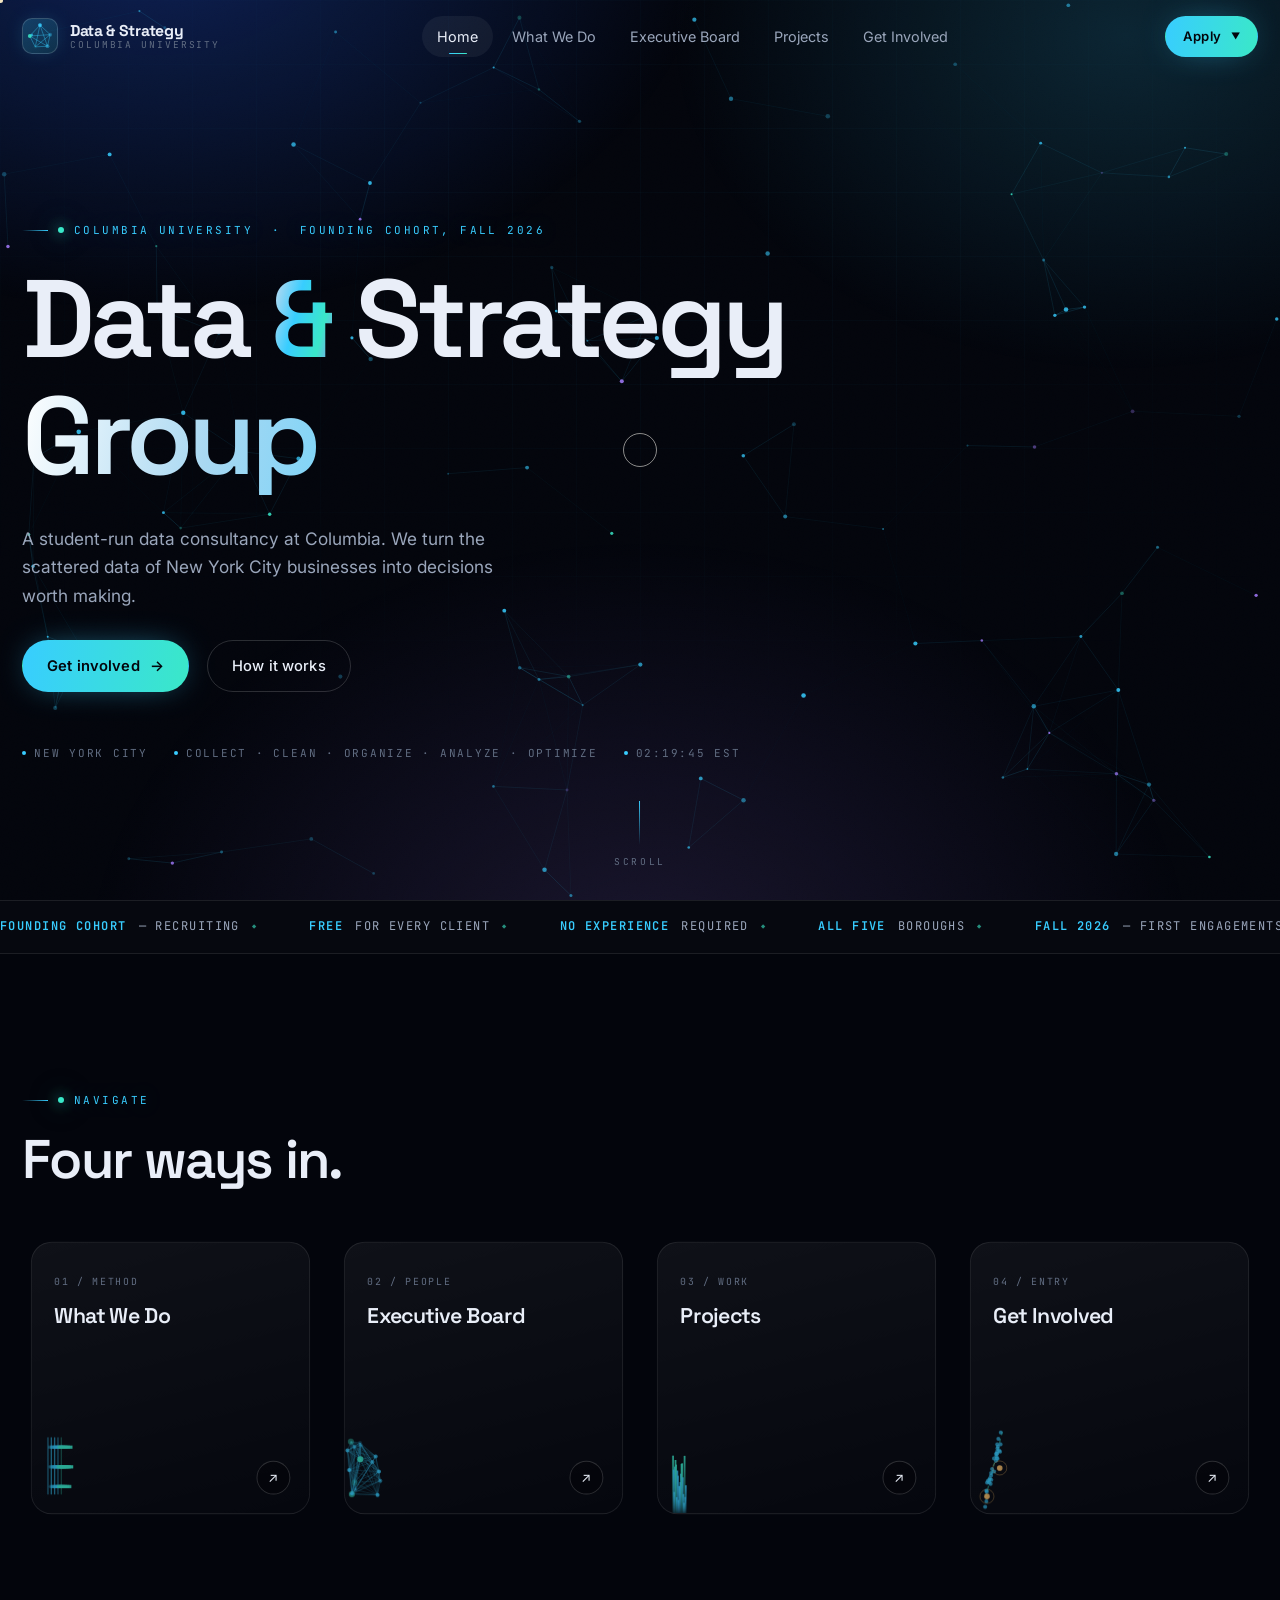
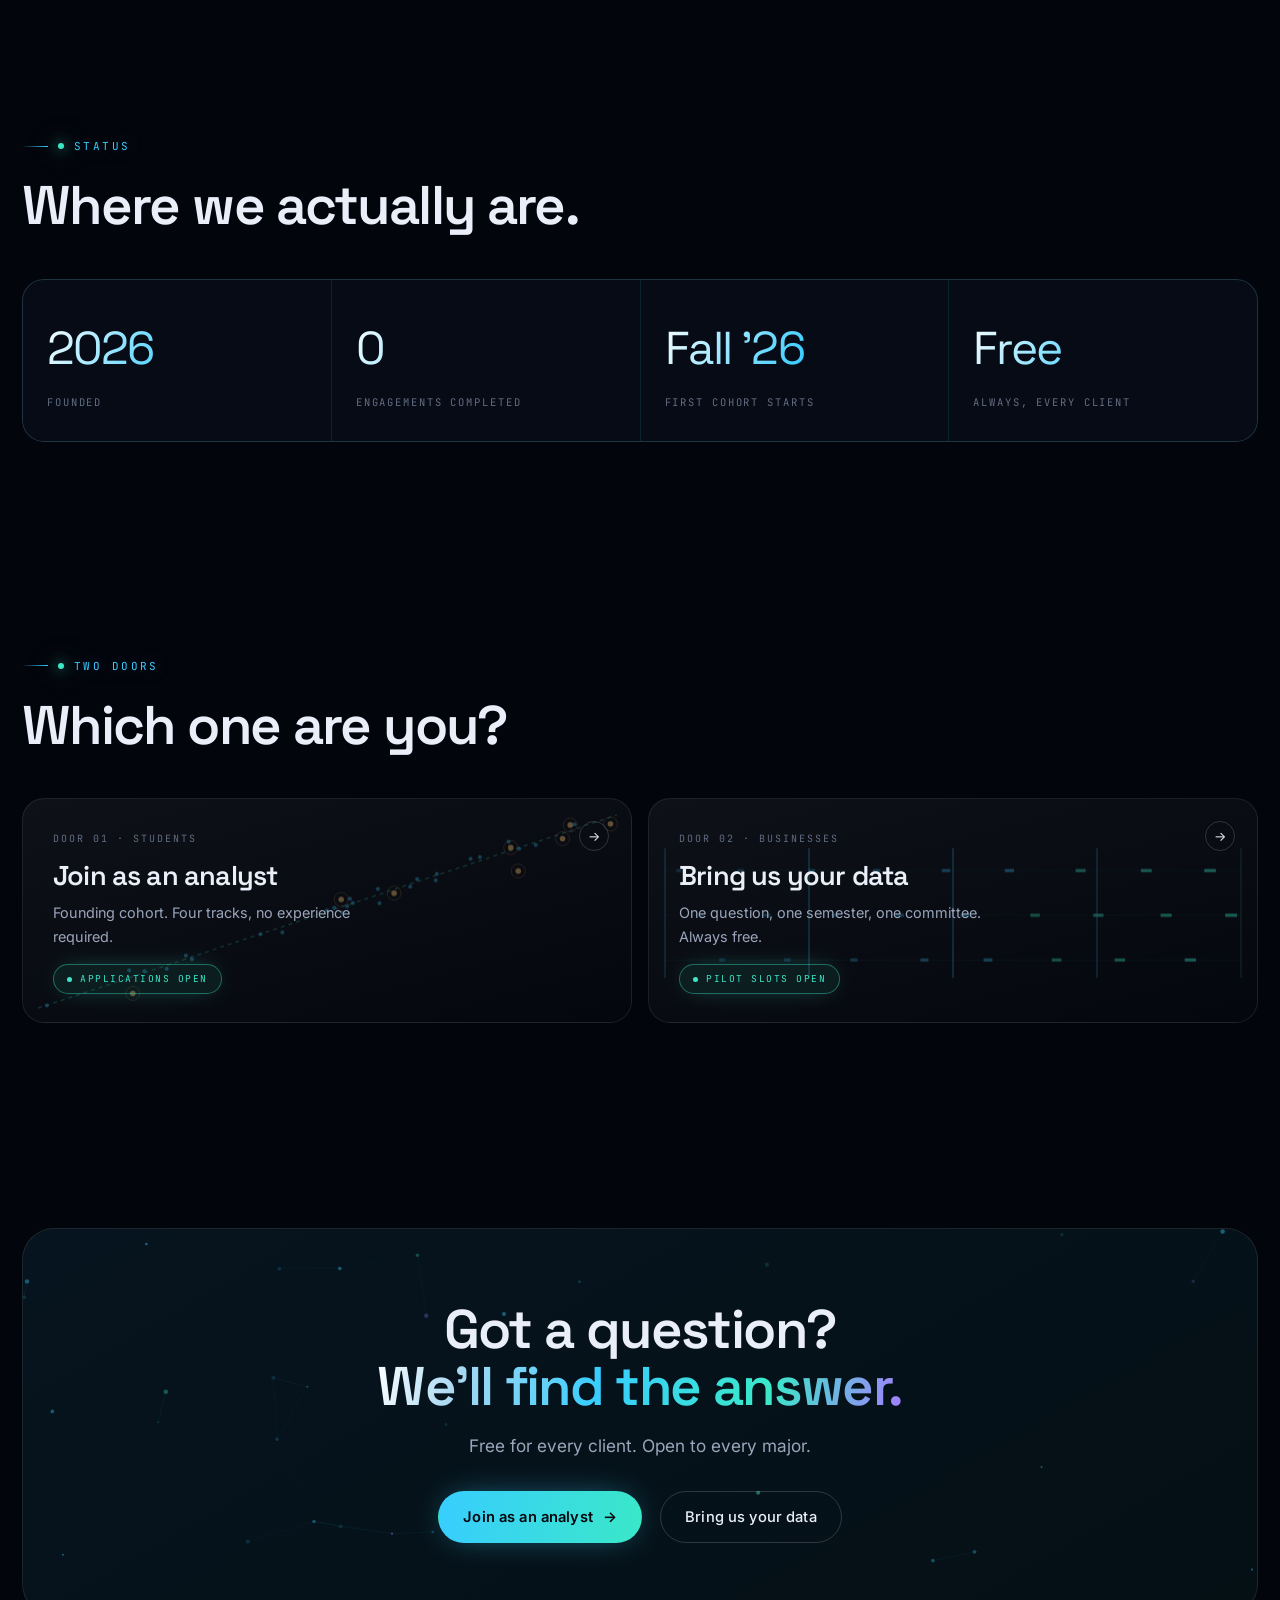
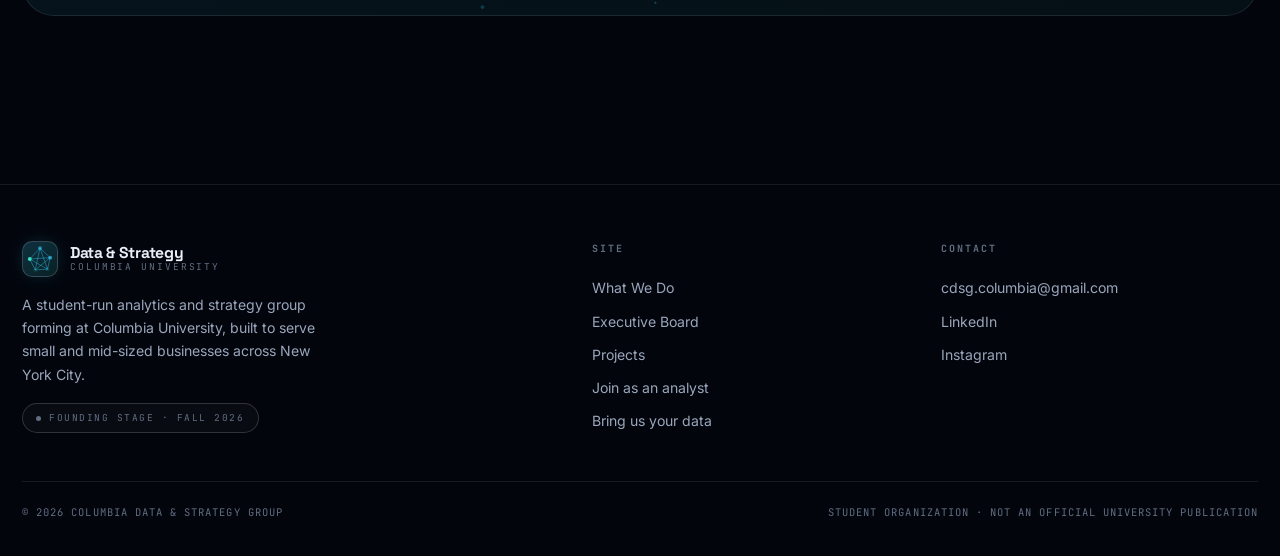
==== commit 79113089: "Lead the FAQ with the project-based differentiator; trim the footer - New first student FAQ: how thi" ====
--- a/index.html
+++ b/index.html
@@ -235,13 +235,7 @@
         <a href="mailto:cdsg.columbia@gmail.com">cdsg.columbia@gmail.com</a>
         <a href="#">LinkedIn</a>
         <a href="#">Instagram</a>
-        <a href="#">GitHub</a>
-      </div>
-      <div>
-        <h5>Find us</h5>
-        <p class="muted" style="font-size:.88rem">
-          Columbia University<br>New York, NY 10027
-        </p>
+        
       </div>
     </div>
     <div class="foot-bottom">
--- a/assets/css/main.css
+++ b/assets/css/main.css
@@ -511,7 +511,7 @@
 
 /* ---------- Footer ---------- */
 footer{ border-top:1px solid var(--line); padding:56px 0 34px; position:relative; z-index:2; margin-top:40px; }
-.foot-grid{ display:grid; grid-template-columns:1.6fr 1fr 1fr 1fr; gap:32px; }
+.foot-grid{ display:grid; grid-template-columns:1.7fr 1fr 1fr; gap:32px; }
 .foot-grid h5{ font-family:var(--font-mono); font-size:10px; letter-spacing:.2em; text-transform:uppercase; color:var(--text-faint); margin:0 0 14px; }
 .foot-grid a{ display:block; padding:5px 0; font-size:.88rem; color:var(--text-dim); transition:color .3s, transform .3s; }
 .foot-grid a:hover{ color:var(--neon); transform:translateX(3px); }
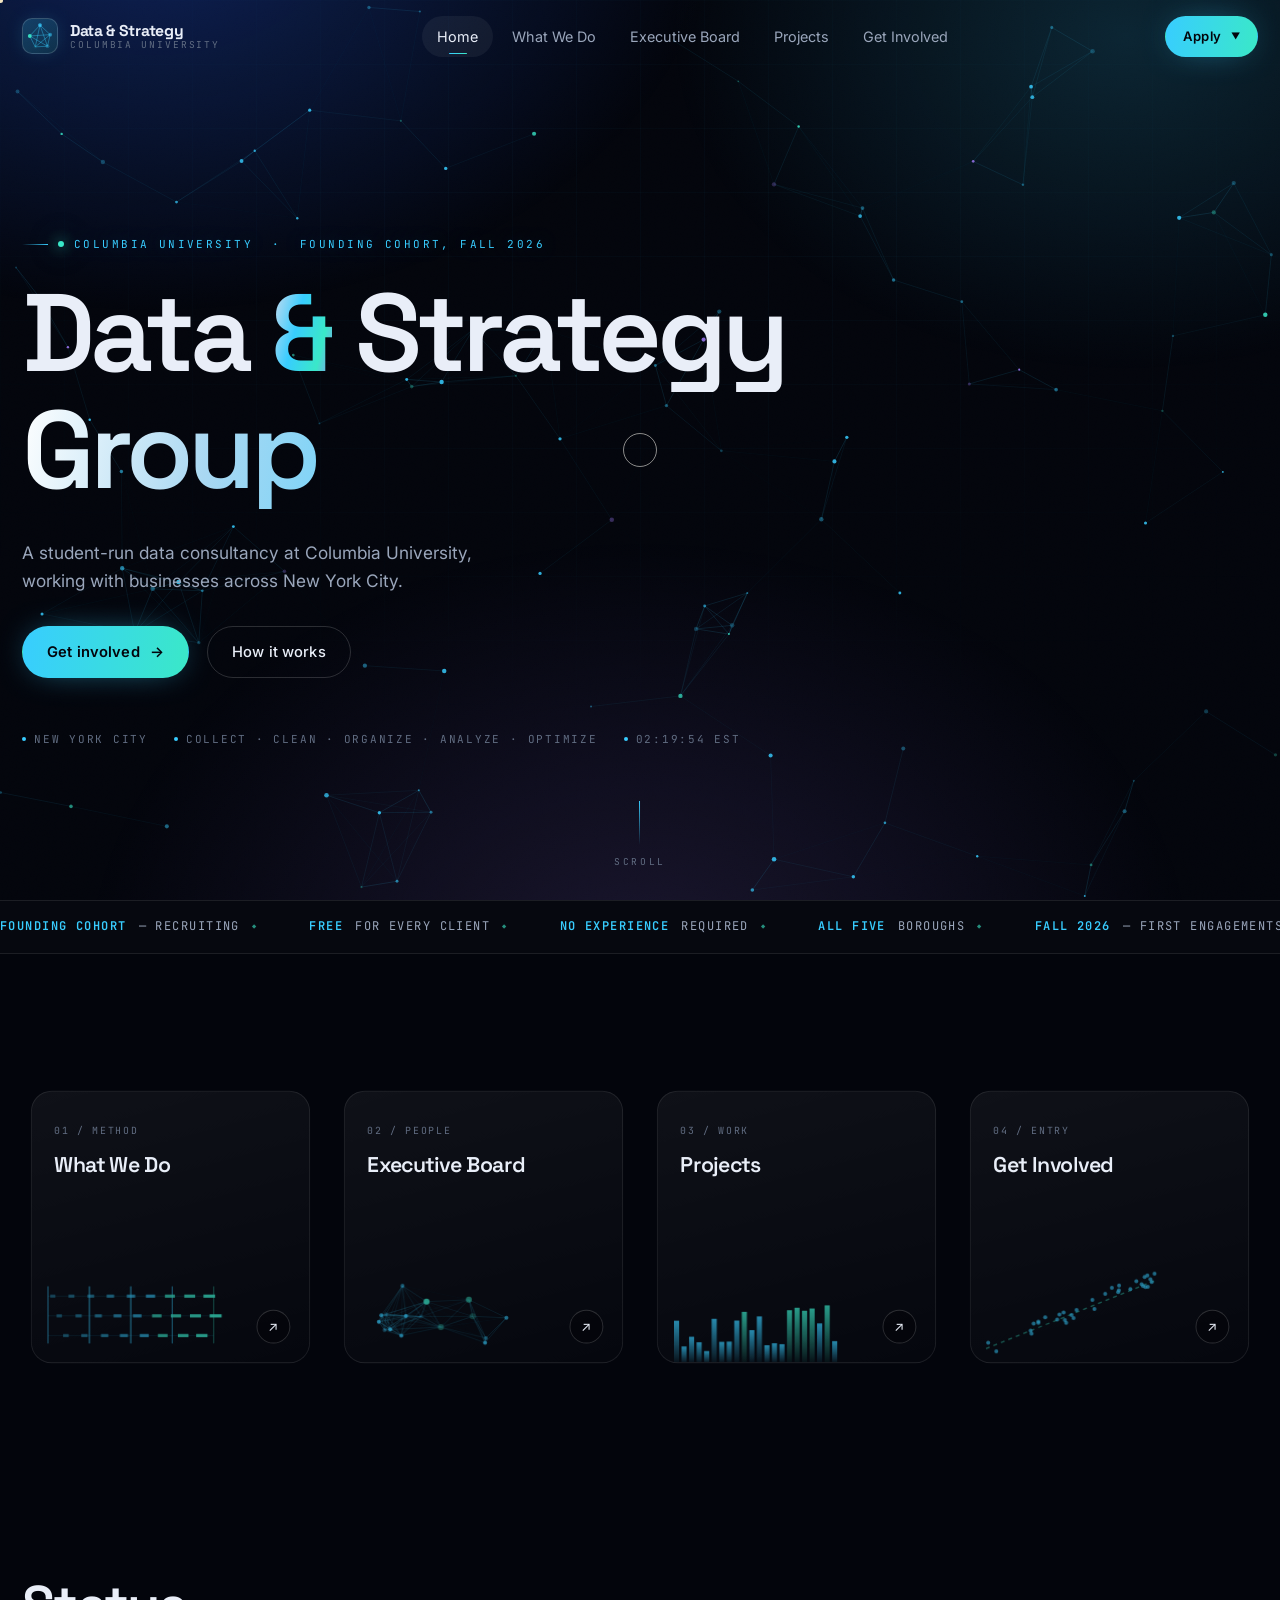
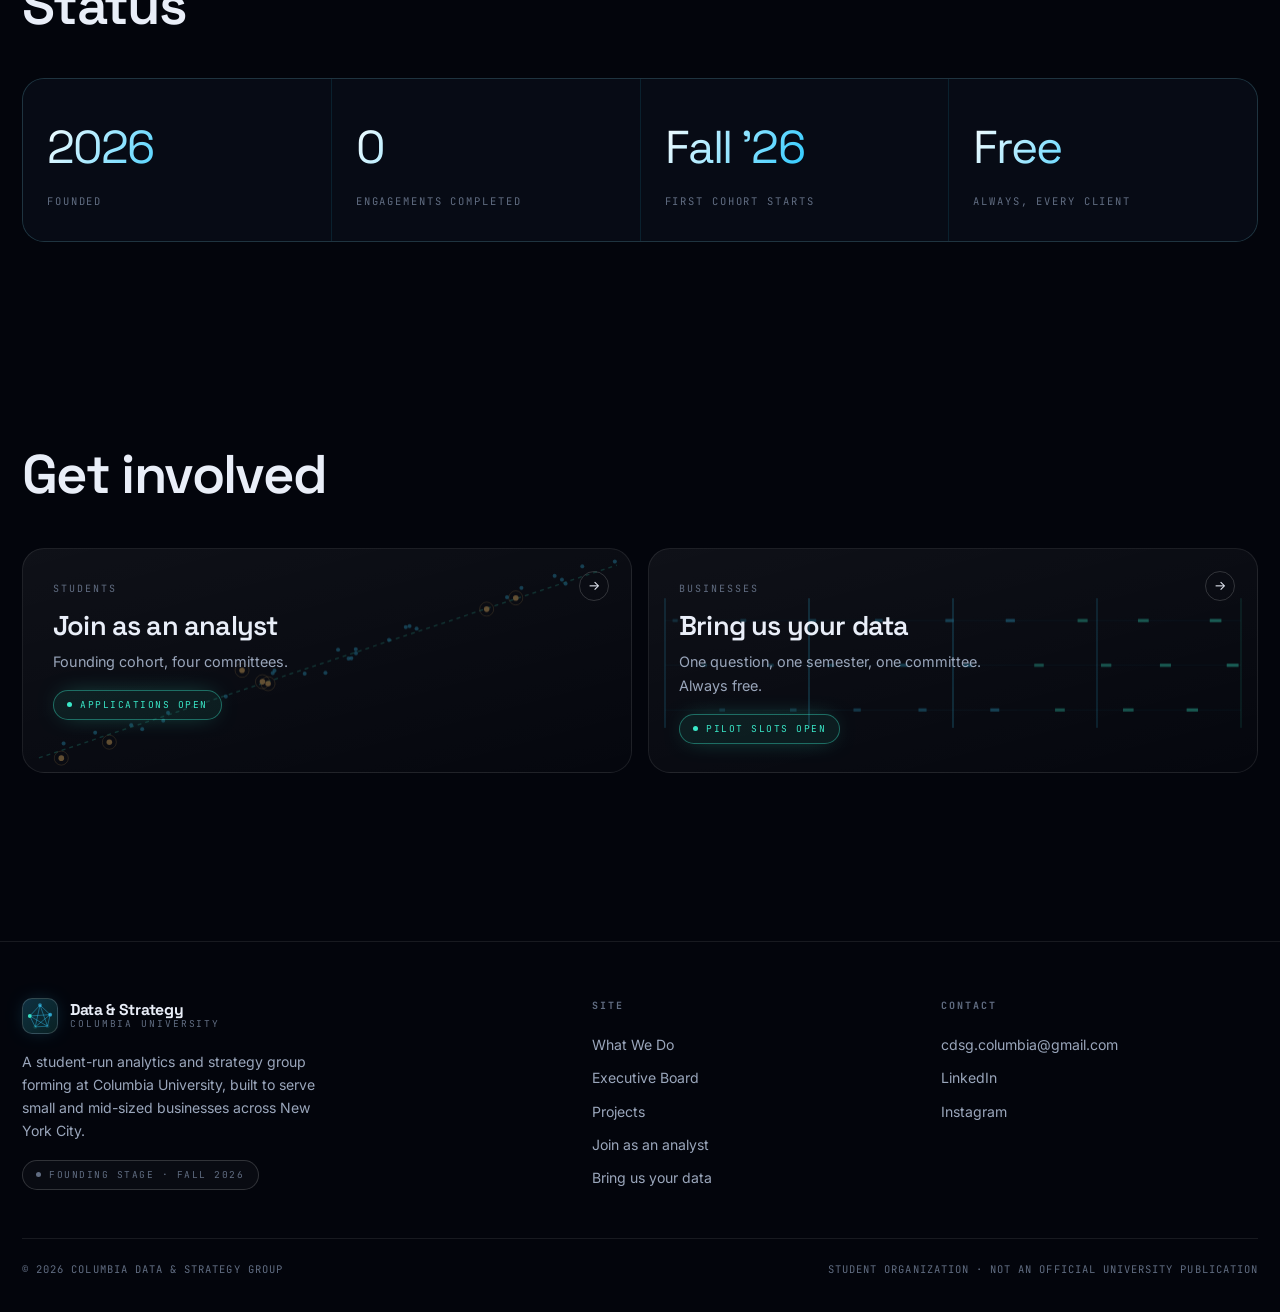
==== commit 411e470c: "Plain section headings, Google Form URL wired, leaner pages - Every heading is now a plain noun: Wha" ====
--- a/index.html
+++ b/index.html
@@ -67,9 +67,9 @@
         <span class="line"><span class="grad-text">Group</span></span>
       </h1>
 
-      <p class="lead mt-m" style="animation:fadeUp .9s .75s both; max-width:44ch">
-        A student-run data consultancy at Columbia. We turn the scattered data of
-        New York City businesses into decisions worth making.
+      <p class="lead mt-m" style="animation:fadeUp .9s .75s both; max-width:46ch">
+        A student-run data consultancy at Columbia University, working with businesses
+        across New York City.
       </p>
 
       <div class="flex gap-m wrapf mt-m" style="animation:fadeUp .9s .9s both">
@@ -100,12 +100,6 @@
   <!-- ============ PORTALS ============ -->
   <section class="section">
     <div class="wrap">
-      <div class="sec-head" data-reveal>
-        <div>
-          <div class="eyebrow"><span class="dot"></span> Navigate</div>
-          <h2 class="h2">Four ways in.</h2>
-        </div>
-      </div>
 
       <div class="portals">
         <a class="portal" href="about.html" data-reveal data-dir="scale" data-tilt="6">
@@ -144,8 +138,7 @@
     <div class="wrap">
       <div class="sec-head" data-reveal>
         <div>
-          <div class="eyebrow"><span class="dot"></span> Status</div>
-          <h2 class="h2">Where we actually are.</h2>
+          <h2 class="h2">Status</h2>
         </div>
       </div>
 
@@ -158,13 +151,12 @@
     </div>
   </section>
 
-  <!-- ============ TWO DOORS ============ -->
+  <!-- ============ GET INVOLVED ============ -->
   <section class="section">
     <div class="wrap">
       <div class="sec-head" data-reveal>
         <div>
-          <div class="eyebrow"><span class="dot"></span> Two doors</div>
-          <h2 class="h2">Which one are you?</h2>
+          <h2 class="h2">Get involved</h2>
         </div>
       </div>
 
@@ -172,35 +164,20 @@
         <a class="path" href="join.html#students">
           <canvas data-viz="scatter"></canvas>
           <span class="mark">→</span>
-          <span class="k">DOOR 01 · STUDENTS</span>
+          <span class="k">STUDENTS</span>
           <h3>Join as an analyst</h3>
-          <p>Founding cohort. Four tracks, no experience required.</p>
+          <p>Founding cohort, four committees.</p>
           <div class="chips mt-s"><span class="pill">Applications open</span></div>
         </a>
 
         <a class="path" href="join.html#business">
           <canvas data-viz="pipeline"></canvas>
           <span class="mark">→</span>
-          <span class="k">DOOR 02 · BUSINESSES</span>
+          <span class="k">BUSINESSES</span>
           <h3>Bring us your data</h3>
           <p>One question, one semester, one committee. Always free.</p>
           <div class="chips mt-s"><span class="pill">Pilot slots open</span></div>
         </a>
-      </div>
-    </div>
-  </section>
-
-  <!-- ============ CTA ============ -->
-  <section class="section-tight" style="padding-bottom:clamp(72px,10vw,140px)">
-    <div class="wrap">
-      <div class="cta-band" data-reveal>
-        <canvas id="cta-net"></canvas>
-        <h2 class="h2">Got a question?<br><span class="grad-text">We&rsquo;ll find the answer.</span></h2>
-        <p class="lead mx-auto center mt-s" style="max-width:36ch">Free for every client. Open to every major.</p>
-        <div class="flex gap-m mt-m" style="justify-content:center; flex-wrap:wrap">
-          <a href="join.html#students" class="btn btn-primary" data-magnetic>Join as an analyst <span class="arrow">→</span></a>
-          <a href="join.html#business" class="btn btn-ghost">Bring us your data</a>
-        </div>
       </div>
     </div>
   </section>
--- a/assets/css/main.css
+++ b/assets/css/main.css
@@ -800,3 +800,12 @@
   font-family:var(--font-mono); font-size:.92rem; font-weight:400;
   color:var(--text-faint); letter-spacing:.06em;
 }
+
+/* ---------- "what you'll need" list ---------- */
+.need-list{ list-style:none; margin:14px 0 0; padding:0; }
+.need-list li{
+  position:relative; padding:10px 0 10px 26px; font-size:.92rem;
+  color:var(--text-dim); border-bottom:1px solid var(--line);
+}
+.need-list li:last-child{ border-bottom:none; }
+.need-list li::before{ content:'\2192'; position:absolute; left:0; color:var(--neon); }
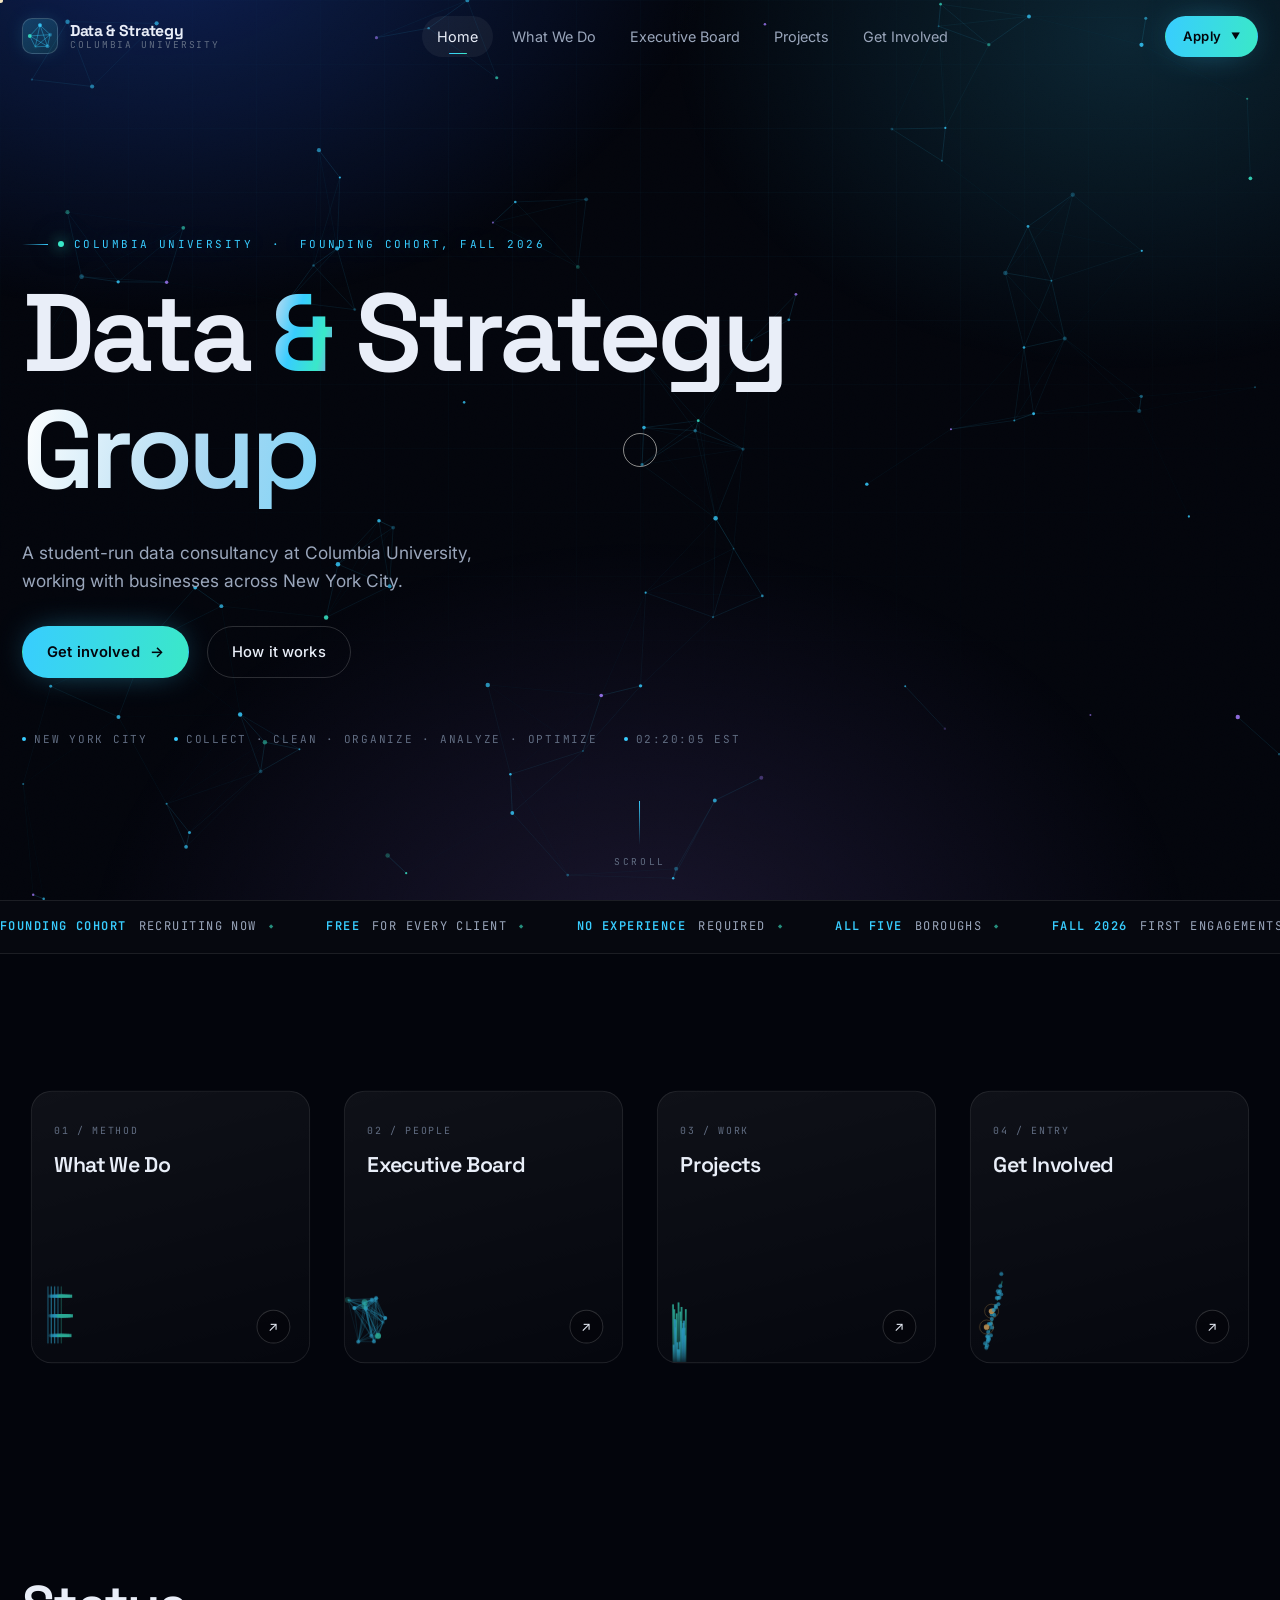
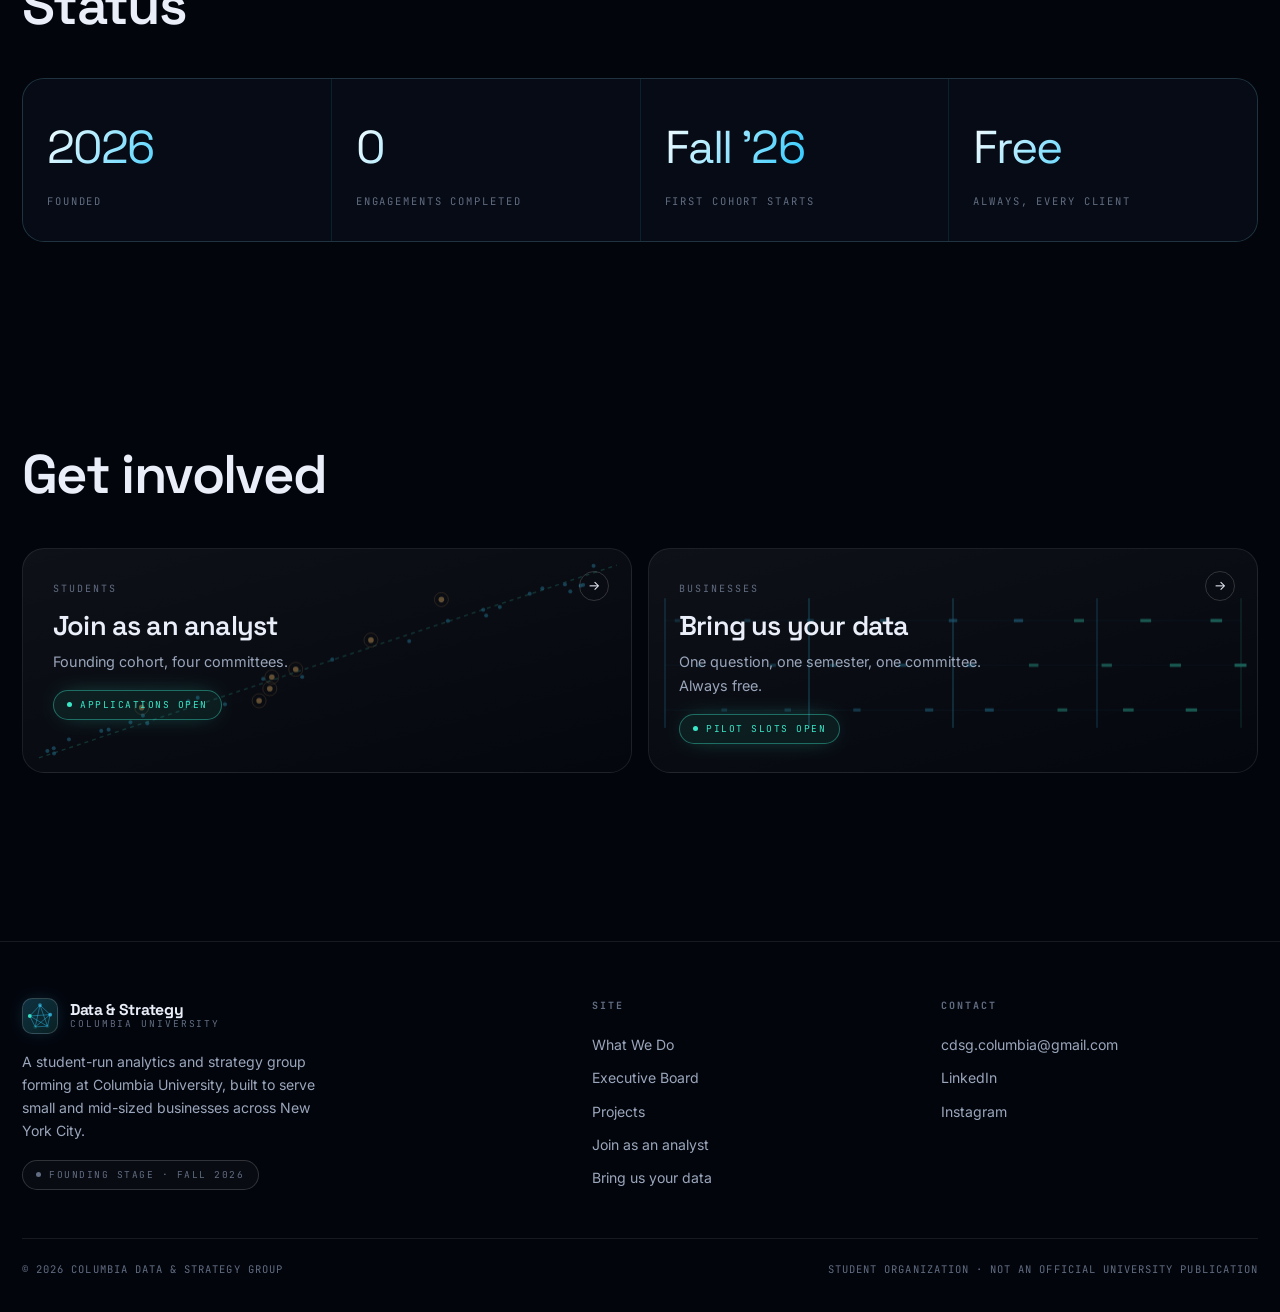
==== commit c59a203f: "Remove every em dash; concrete role and committee descriptions - No em dashes anywhere: each sentenc" ====
--- a/index.html
+++ b/index.html
@@ -89,11 +89,11 @@
   <!-- ============ TICKER ============ -->
   <div class="ticker">
     <div class="ticker-track">
-      <span class="ticker-item"><b>Founding cohort</b> — recruiting</span>
+      <span class="ticker-item"><b>Founding cohort</b> recruiting now</span>
       <span class="ticker-item"><b>Free</b> for every client</span>
       <span class="ticker-item"><b>No experience</b> required</span>
       <span class="ticker-item"><b>All five</b> boroughs</span>
-      <span class="ticker-item"><b>Fall 2026</b> — first engagements</span>
+      <span class="ticker-item"><b>Fall 2026</b> first engagements</span>
     </div>
   </div>
 
--- a/assets/css/main.css
+++ b/assets/css/main.css
@@ -1,5 +1,5 @@
 /* =========================================================
-   Columbia Data & Strategy Group — Design System
+   Columbia Data & Strategy Group, Design System
    ========================================================= */
 
 /* ---------- Tokens ---------- */
@@ -15,11 +15,11 @@
   --text-dim:      #9aa6bb;
   --text-faint:    #616d82;
 
-  --neon:          #38CDFF;   /* primary — neon blue */
+  --neon:          #38CDFF;   /* primary, neon blue */
   --neon-deep:     #2563FF;   /* electric blue, for glows and gradients */
-  --columbia:      #A9D8F2;   /* the pale school blue — kept for display gradients */
-  --mint:          #3AE8C8;   /* secondary — cyan-teal */
-  --violet:        #A67CFF;   /* tertiary — electric violet */
+  --columbia:      #A9D8F2;   /* the pale school blue, kept for display gradients */
+  --mint:          #3AE8C8;   /* secondary, cyan-teal */
+  --violet:        #A67CFF;   /* tertiary, electric violet */
   --amber:         #FFC46B;   /* warm counterweight; keeps this off unicolor */
   --danger:        #FF5C7A;
 
@@ -515,7 +515,7 @@
 .foot-grid h5{ font-family:var(--font-mono); font-size:10px; letter-spacing:.2em; text-transform:uppercase; color:var(--text-faint); margin:0 0 14px; }
 .foot-grid a{ display:block; padding:5px 0; font-size:.88rem; color:var(--text-dim); transition:color .3s, transform .3s; }
 .foot-grid a:hover{ color:var(--neon); transform:translateX(3px); }
-/* the footer logo is an <a> too — keep it a flex row, not a block */
+/* the footer logo is an <a> too, keep it a flex row, not a block */
 .foot-grid a.brand{ display:flex; padding:0; color:var(--text); }
 .foot-grid a.brand:hover{ transform:none; }
 .foot-bottom{ margin-top:44px; padding-top:22px; border-top:1px solid var(--line); display:flex; justify-content:space-between; flex-wrap:wrap; gap:12px; font-family:var(--font-mono); font-size:10.5px; letter-spacing:.1em; color:var(--text-faint); text-transform:uppercase; }
@@ -709,7 +709,7 @@
 /* =========================================================
    Neon bloom
    Neon reads as neon because things glow, not because the hue
-   is saturated. These are additive only — no layout impact.
+   is saturated. These are additive only, no layout impact.
    ========================================================= */
 .btn{ transition:border-color .35s var(--ease), transform .35s var(--ease),
                  color .35s var(--ease), box-shadow .35s var(--ease); }
@@ -809,3 +809,48 @@
 }
 .need-list li:last-child{ border-bottom:none; }
 .need-list li::before{ content:'\2192'; position:absolute; left:0; color:var(--neon); }
+
+/* ---------- Micro-glyph icons ---------- */
+.ico canvas{ width:100%; height:100%; display:block; }
+.cap:hover .ico{ border-color:rgba(56,205,255,.45); background:rgba(56,205,255,.1); }
+
+/* ---------- Cell strips ---------- */
+.cells{ display:flex; gap:3px; margin-top:16px; }
+.cells i{
+  flex:1; height:7px; border-radius:2px; background:rgba(255,255,255,.07);
+  transition:background .35s var(--ease), box-shadow .35s var(--ease);
+}
+.cells i.on{ background:var(--neon); box-shadow:0 0 10px rgba(56,205,255,.65); }
+.cells.mint i.on{ background:var(--mint); box-shadow:0 0 10px rgba(58,232,200,.65); }
+
+/* ---------- 12-week engagement track ---------- */
+.wk{ border:1px solid var(--line); border-radius:var(--r-lg); padding:26px; background:var(--panel); }
+.wk-cells{ display:flex; gap:4px; }
+.wk-cells i{
+  flex:1; height:34px; border-radius:5px; background:rgba(255,255,255,.05);
+  border:1px solid transparent; transition:.4s var(--ease);
+}
+.wk-cells i.on{ background:rgba(56,205,255,.28); border-color:rgba(56,205,255,.6); box-shadow:0 0 14px -4px rgba(56,205,255,.8); }
+.wk-nums{ display:flex; gap:4px; margin-top:7px; }
+.wk-nums span{ flex:1; text-align:center; font-family:var(--font-mono); font-size:8.5px; color:var(--text-faint); }
+.wk-phases{ display:flex; gap:8px; margin-top:20px; flex-wrap:wrap; }
+.wk-ph{
+  padding:9px 16px; border-radius:99px; border:1px solid var(--line); background:transparent;
+  font-family:var(--font-mono); font-size:10px; letter-spacing:.14em; text-transform:uppercase;
+  color:var(--text-dim); cursor:pointer; transition:.35s var(--ease);
+}
+.wk-ph:hover{ border-color:var(--line-strong); color:var(--text); }
+.wk-ph.on{ background:rgba(56,205,255,.12); border-color:rgba(56,205,255,.55); color:#fff; }
+.wk-cap{ margin-top:18px; font-size:.95rem; color:var(--text-dim); min-height:2.6em; }
+
+/* ---------- Recruitment stepper ---------- */
+#rec-steps .tl{ cursor:pointer; }
+.tl-fill{
+  position:absolute; top:9px; left:6%; height:1px; width:0;
+  background:linear-gradient(90deg,var(--neon),var(--mint));
+  box-shadow:0 0 10px rgba(56,205,255,.8);
+  transition:width .55s var(--ease-out); pointer-events:none;
+}
+.tl.done::before{ background:var(--mint); border-color:var(--mint); box-shadow:0 0 16px var(--mint); }
+.tl.done h4{ color:#fff; }
+@media (max-width:820px){ .tl-fill{ display:none; } }
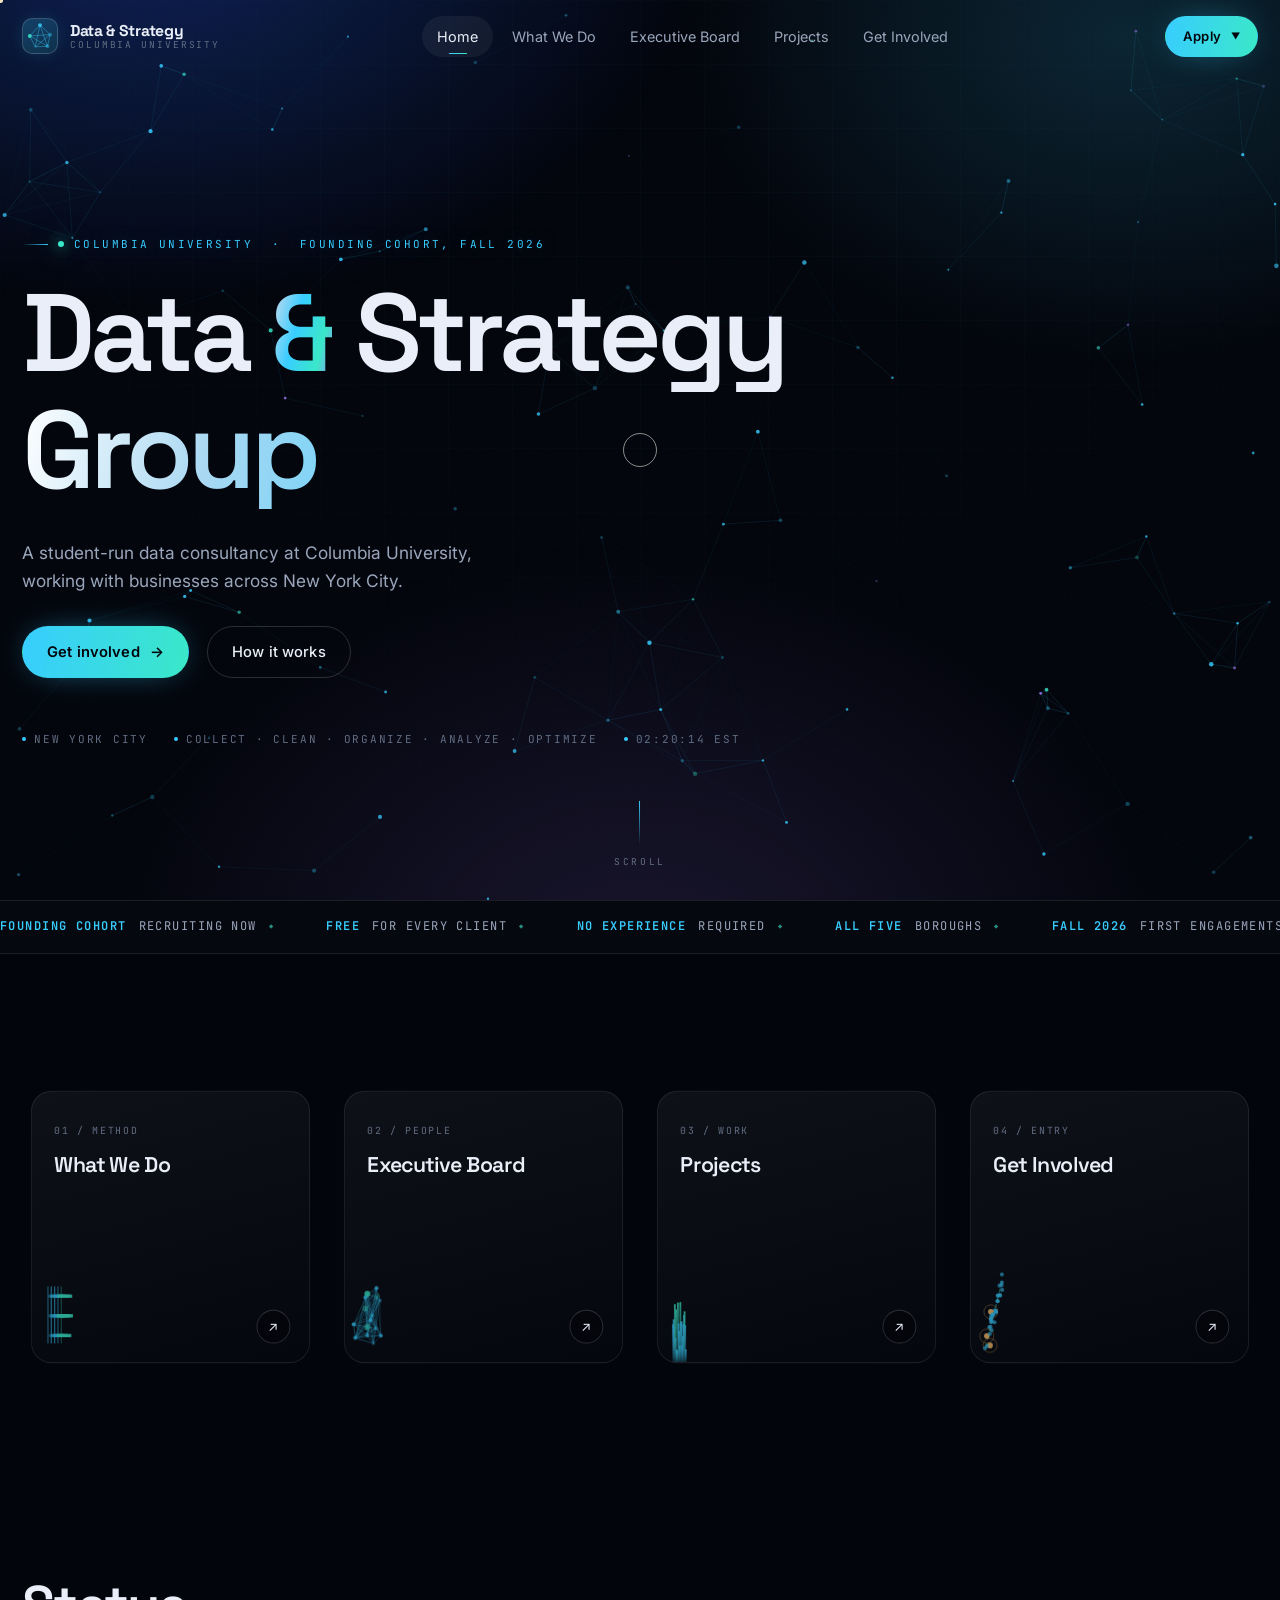
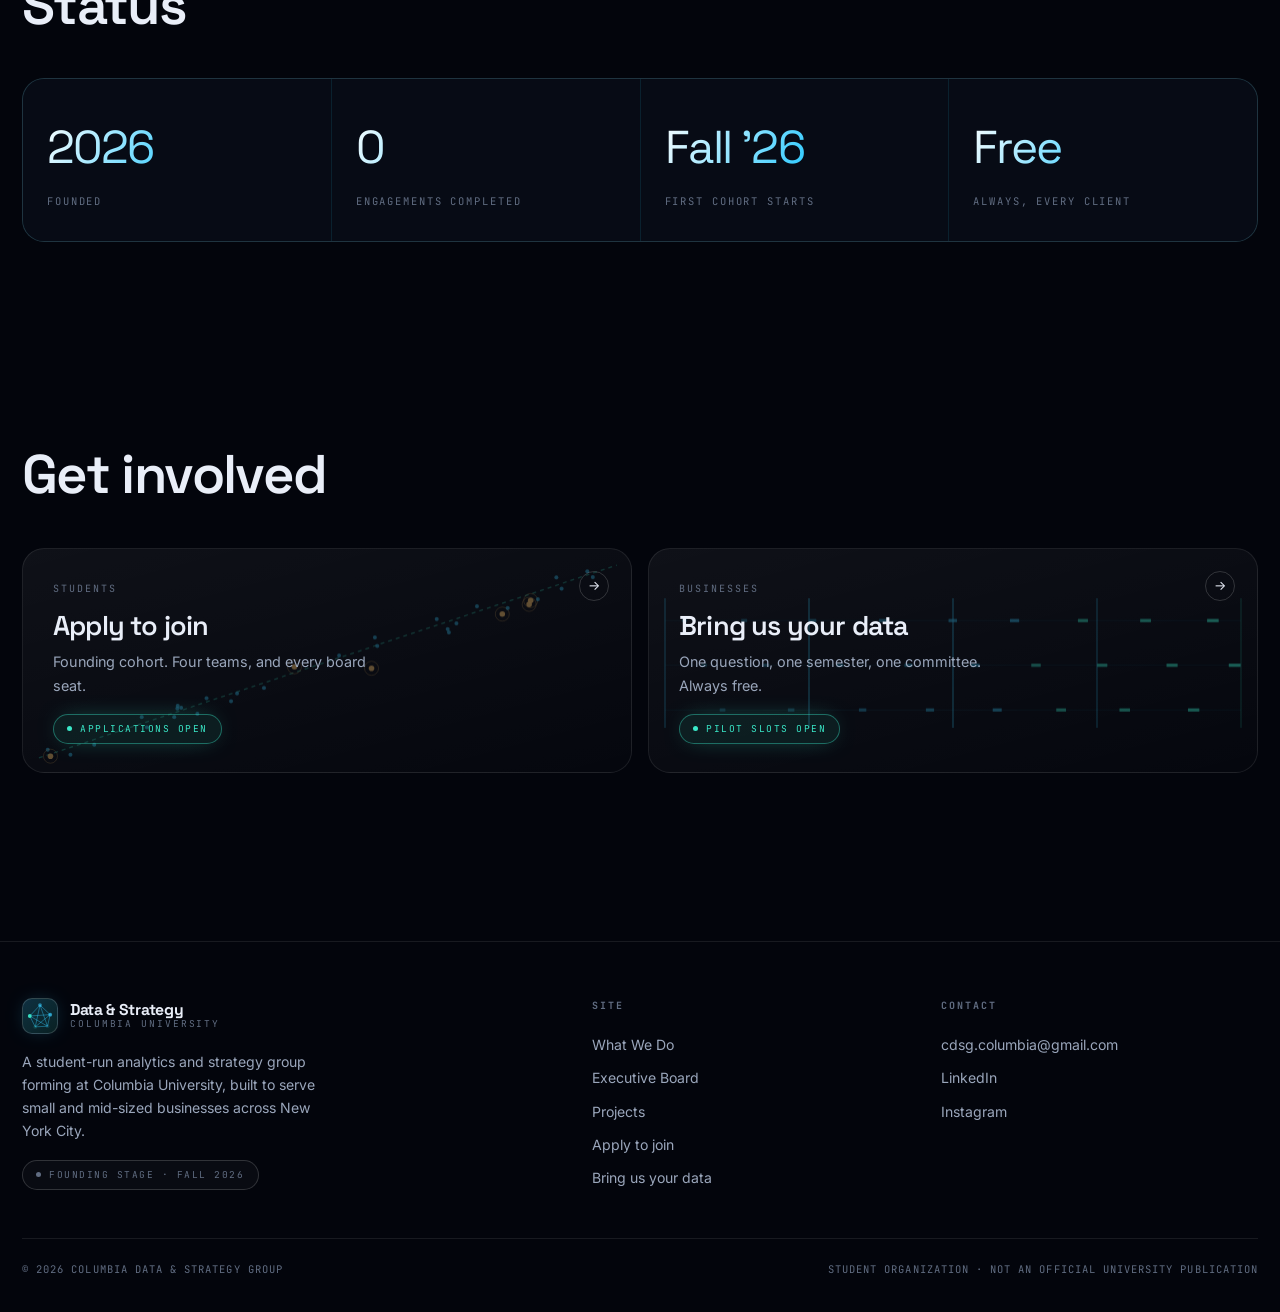
==== commit d8304672: "One form for all positions; analysts write nothing The form covers analysts and board seats, so 'ana" ====
--- a/index.html
+++ b/index.html
@@ -35,7 +35,7 @@
       <div class="apply-menu">
         <a class="btn btn-sm btn-primary" href="join.html">Apply <span class="caret">▼</span></a>
         <div class="apply-pop">
-          <a href="join.html#students"><b>Join as an analyst</b><small>Columbia students</small><span class="go2">→</span></a>
+          <a href="join.html#students"><b>Apply to join</b><small>Columbia students</small><span class="go2">→</span></a>
           <div class="sep"></div>
           <a href="join.html#business"><b>Bring us your data</b><small>Businesses &amp; nonprofits</small><span class="go2">→</span></a>
         </div>
@@ -50,7 +50,7 @@
   <a href="about.html">What We Do <i>02</i></a>
   <a href="team.html">Executive Board <i>03</i></a>
   <a href="projects.html">Projects <i>04</i></a>
-  <a href="join.html#students">Join as an analyst <i>05</i></a>
+  <a href="join.html#students">Apply to join <i>05</i></a>
   <a href="join.html#business">Bring us your data <i>06</i></a>
 </div>
 
@@ -165,8 +165,8 @@
           <canvas data-viz="scatter"></canvas>
           <span class="mark">→</span>
           <span class="k">STUDENTS</span>
-          <h3>Join as an analyst</h3>
-          <p>Founding cohort, four committees.</p>
+          <h3>Apply to join</h3>
+          <p>Founding cohort. Four teams, and every board seat.</p>
           <div class="chips mt-s"><span class="pill">Applications open</span></div>
         </a>
 
@@ -204,7 +204,7 @@
         <a href="about.html">What We Do</a>
         <a href="team.html">Executive Board</a>
         <a href="projects.html">Projects</a>
-        <a href="join.html#students">Join as an analyst</a>
+        <a href="join.html#students">Apply to join</a>
         <a href="join.html#business">Bring us your data</a>
       </div>
       <div>
--- a/assets/css/main.css
+++ b/assets/css/main.css
@@ -823,7 +823,7 @@
 .cells i.on{ background:var(--neon); box-shadow:0 0 10px rgba(56,205,255,.65); }
 .cells.mint i.on{ background:var(--mint); box-shadow:0 0 10px rgba(58,232,200,.65); }
 
-/* ---------- 12-week engagement track ---------- */
+/* ---------- Engagement phase track ---------- */
 .wk{ border:1px solid var(--line); border-radius:var(--r-lg); padding:26px; background:var(--panel); }
 .wk-cells{ display:flex; gap:4px; }
 .wk-cells i{
@@ -831,8 +831,6 @@
   border:1px solid transparent; transition:.4s var(--ease);
 }
 .wk-cells i.on{ background:rgba(56,205,255,.28); border-color:rgba(56,205,255,.6); box-shadow:0 0 14px -4px rgba(56,205,255,.8); }
-.wk-nums{ display:flex; gap:4px; margin-top:7px; }
-.wk-nums span{ flex:1; text-align:center; font-family:var(--font-mono); font-size:8.5px; color:var(--text-faint); }
 .wk-phases{ display:flex; gap:8px; margin-top:20px; flex-wrap:wrap; }
 .wk-ph{
   padding:9px 16px; border-radius:99px; border:1px solid var(--line); background:transparent;
@@ -854,3 +852,30 @@
 .tl.done::before{ background:var(--mint); border-color:var(--mint); box-shadow:0 0 16px var(--mint); }
 .tl.done h4{ color:#fff; }
 @media (max-width:820px){ .tl-fill{ display:none; } }
+
+/* =========================================================
+   Mobile fixes
+   ========================================================= */
+
+/* A sideways reveal offset hangs content off the left/right edge on a narrow
+   screen, where body{overflow-x:hidden} then clips it. Go vertical instead. */
+@media (max-width:820px){
+  [data-reveal][data-dir="left"],
+  [data-reveal][data-dir="right"]{ transform:translateY(24px); }   /* no sideways reveal */
+}
+
+/* Four-up grid (the committee cards) needs to collapse like every other grid.
+   This used to be an inline style from JS, which beat the media queries. */
+.cap-grid.four{ grid-template-columns:repeat(4,1fr); }
+@media (max-width:1080px){ .cap-grid.four{ grid-template-columns:repeat(2,1fr); } }
+@media (max-width:620px){  .cap-grid.four{ grid-template-columns:1fr; } }
+
+/* long tool names shouldn't push a chip past the viewport */
+.chip{ max-width:100%; overflow-wrap:anywhere; }
+
+/* career relevance under each team card */
+.practice{
+  margin-top:14px; padding-top:12px; border-top:1px solid var(--line);
+  font-family:var(--font-mono); font-size:9.5px; letter-spacing:.13em;
+  text-transform:uppercase; color:var(--text-faint); line-height:1.7;
+}
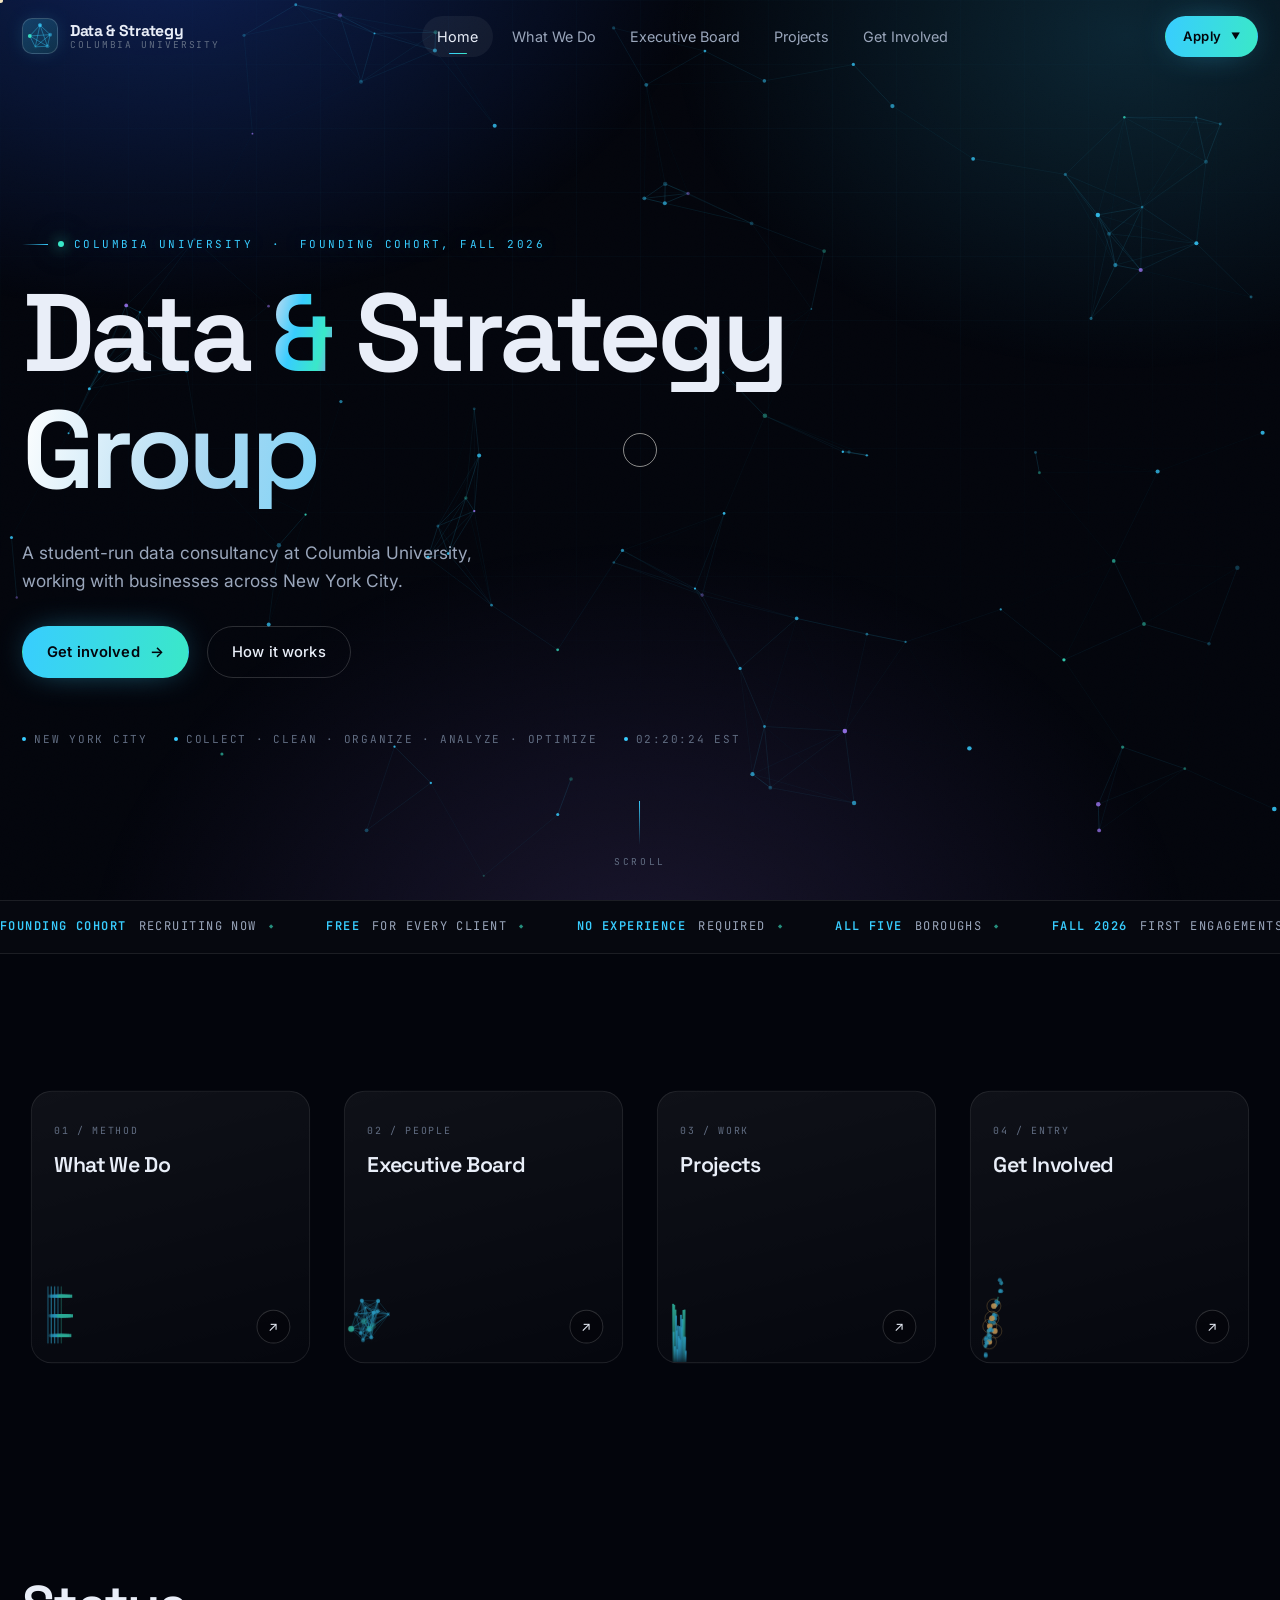
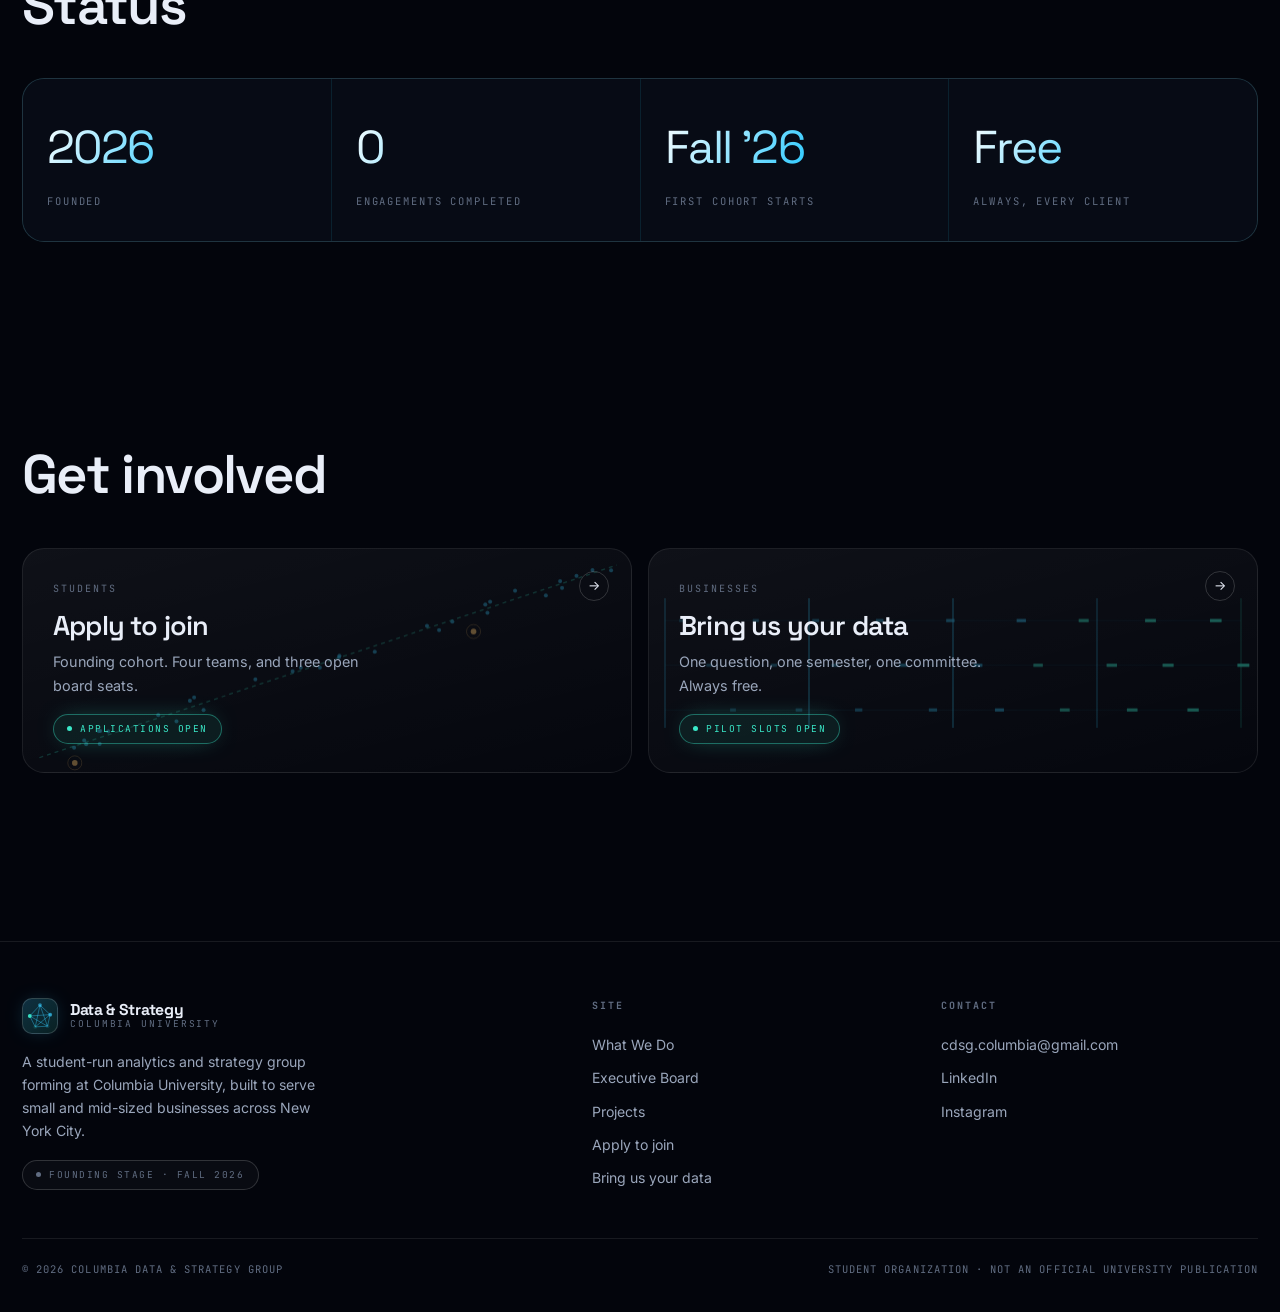
==== commit 7f9bfc3d: "Remove founding partners; three board seats now filled - Founding Partners section deleted from team" ====
--- a/index.html
+++ b/index.html
@@ -166,7 +166,7 @@
           <span class="mark">→</span>
           <span class="k">STUDENTS</span>
           <h3>Apply to join</h3>
-          <p>Founding cohort. Four teams, and every board seat.</p>
+          <p>Founding cohort. Four teams, and three open board seats.</p>
           <div class="chips mt-s"><span class="pill">Applications open</span></div>
         </a>
 
--- a/assets/css/main.css
+++ b/assets/css/main.css
@@ -770,35 +770,11 @@
 /* recruitment timeline: titles only */
 .timeline .tl h4{ margin:8px 0 0; }
 
-/* ---------- Founding partners (violet, to read apart from the board) ---------- */
-.founders{ display:grid; grid-template-columns:repeat(3,1fr); gap:16px; }
-.founder{
-  display:flex; align-items:center; gap:16px; padding:20px 22px; border-radius:var(--r-lg);
-  border:1px solid var(--line);
-  background:linear-gradient(160deg,rgba(166,124,255,.08),rgba(255,255,255,.012));
-  transition:transform .4s var(--ease), border-color .4s var(--ease);
-}
-.founder.has-bio{ cursor:pointer; }
-.founder:hover{ transform:translateY(-3px); border-color:rgba(166,124,255,.45); }
-.founder .f-av{
-  width:52px; height:52px; border-radius:15px; flex:none; display:grid; place-items:center;
-  font-family:var(--font-display); font-size:1.15rem; letter-spacing:-.02em; color:#fff;
-  border:1px solid rgba(166,124,255,.4); background:rgba(166,124,255,.14);
-}
-.founder .f-lbl{
-  font-family:var(--font-mono); font-size:9px; letter-spacing:.18em;
-  text-transform:uppercase; color:var(--violet);
-}
-.founder h4{ font-family:var(--font-display); font-size:1.05rem; margin:5px 0 3px; }
-.founder .f-sub{ font-size:.8rem; color:var(--text-faint); }
-
-@media (max-width:900px){ .founders{ grid-template-columns:1fr; } }
-
-/* a founder whose name isn't public yet: live gibberish, monospaced */
-.founder h4.f-name{ min-height:1.15em; }
-.f-name.scram{
-  font-family:var(--font-mono); font-size:.92rem; font-weight:400;
-  color:var(--text-faint); letter-spacing:.06em;
+
+/* a filled seat whose holder isn't public yet: live gibberish, monospaced */
+.member-body h3.scram{
+  font-family:var(--font-mono); font-size:.9rem; font-weight:400;
+  color:var(--text-faint); letter-spacing:.06em; min-height:1.2em;
 }
 
 /* ---------- "what you'll need" list ---------- */
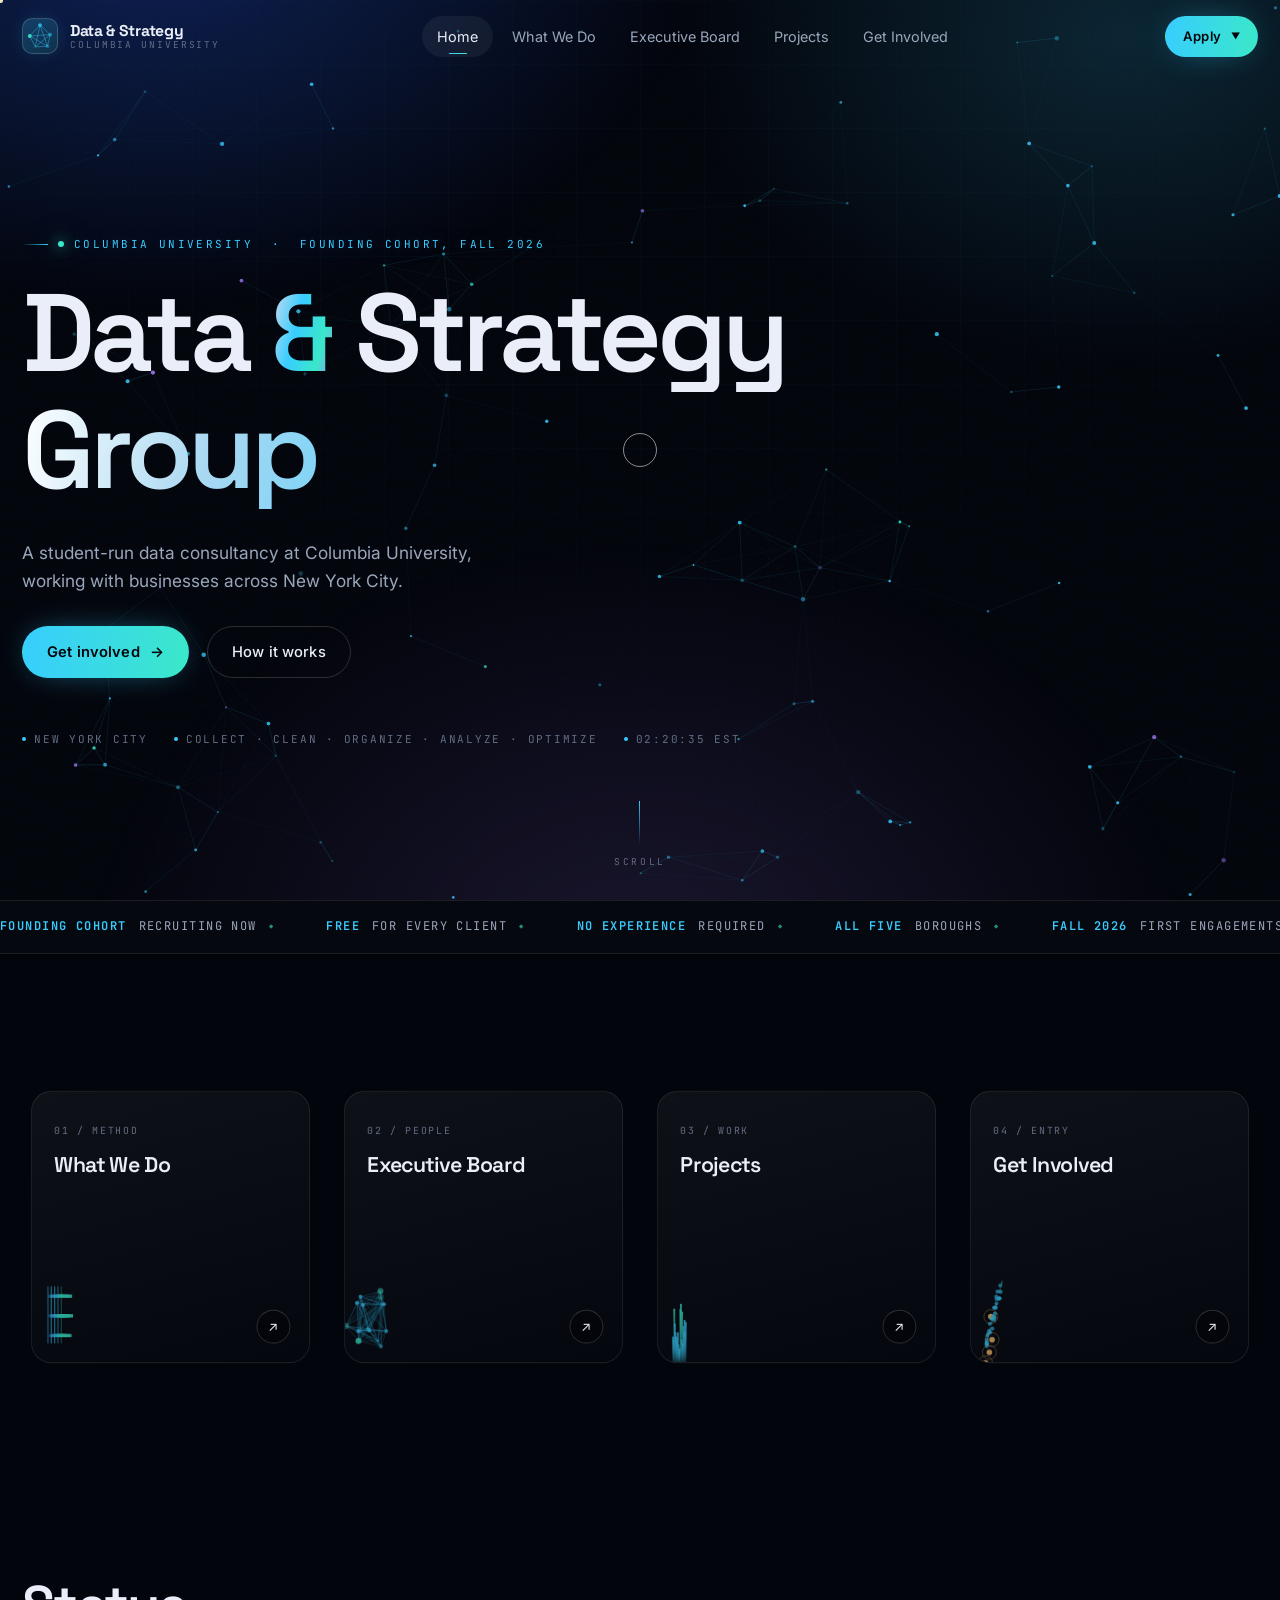
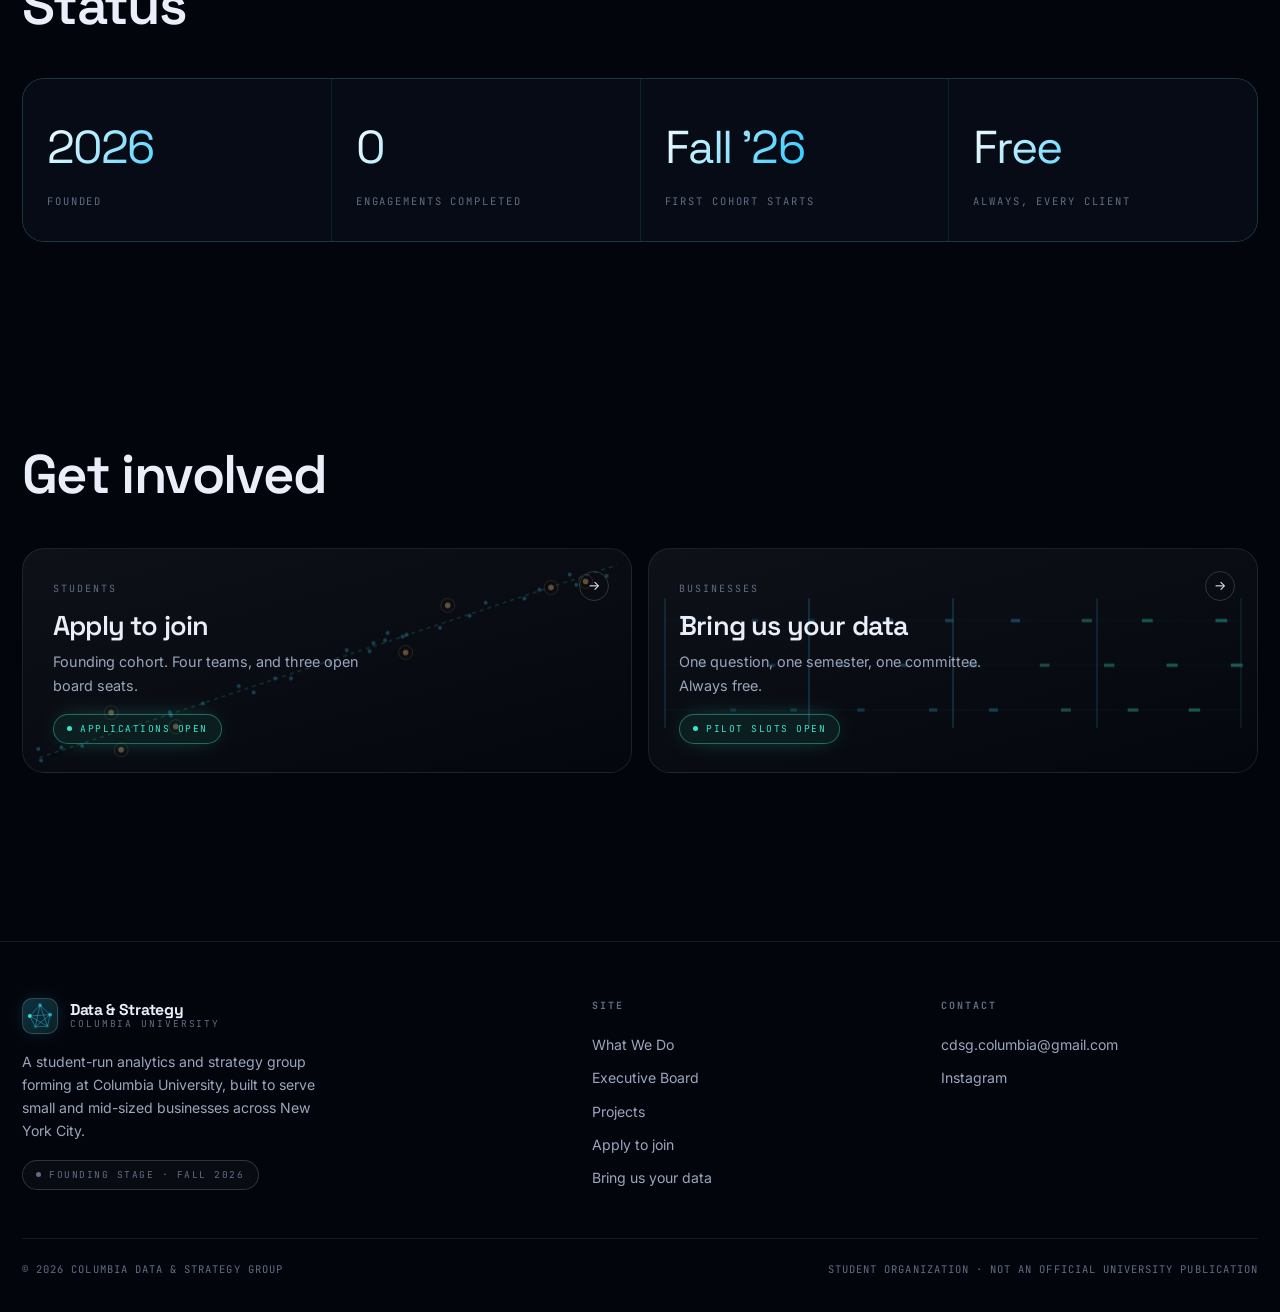
==== commit 609c7ad5: "Drop LinkedIn, wire the Instagram link Contact column on all five pages is now email plus a live Ins" ====
--- a/index.html
+++ b/index.html
@@ -210,8 +210,7 @@
       <div>
         <h5>Contact</h5>
         <a href="mailto:cdsg.columbia@gmail.com">cdsg.columbia@gmail.com</a>
-        <a href="#">LinkedIn</a>
-        <a href="#">Instagram</a>
+        <a href="https://www.instagram.com/dsg.columbia/" target="_blank" rel="noopener">Instagram</a>
         
       </div>
     </div>
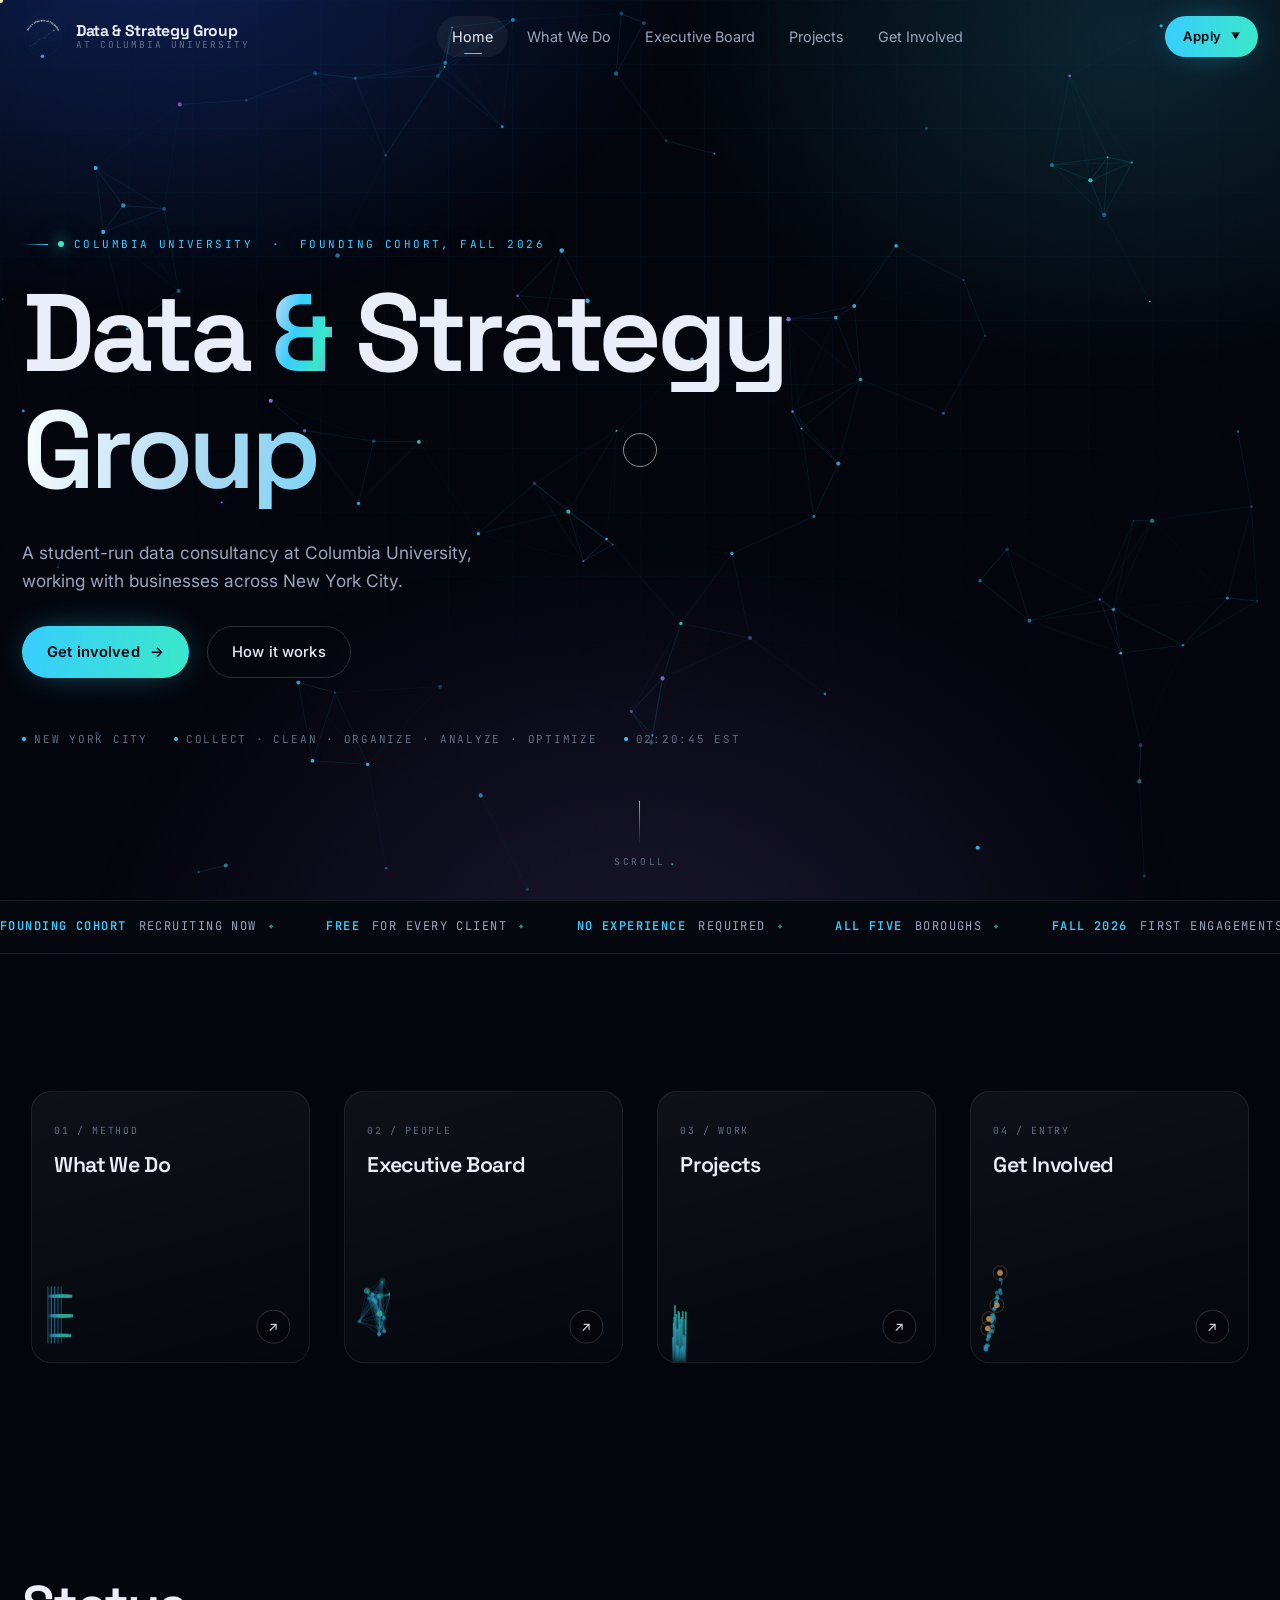
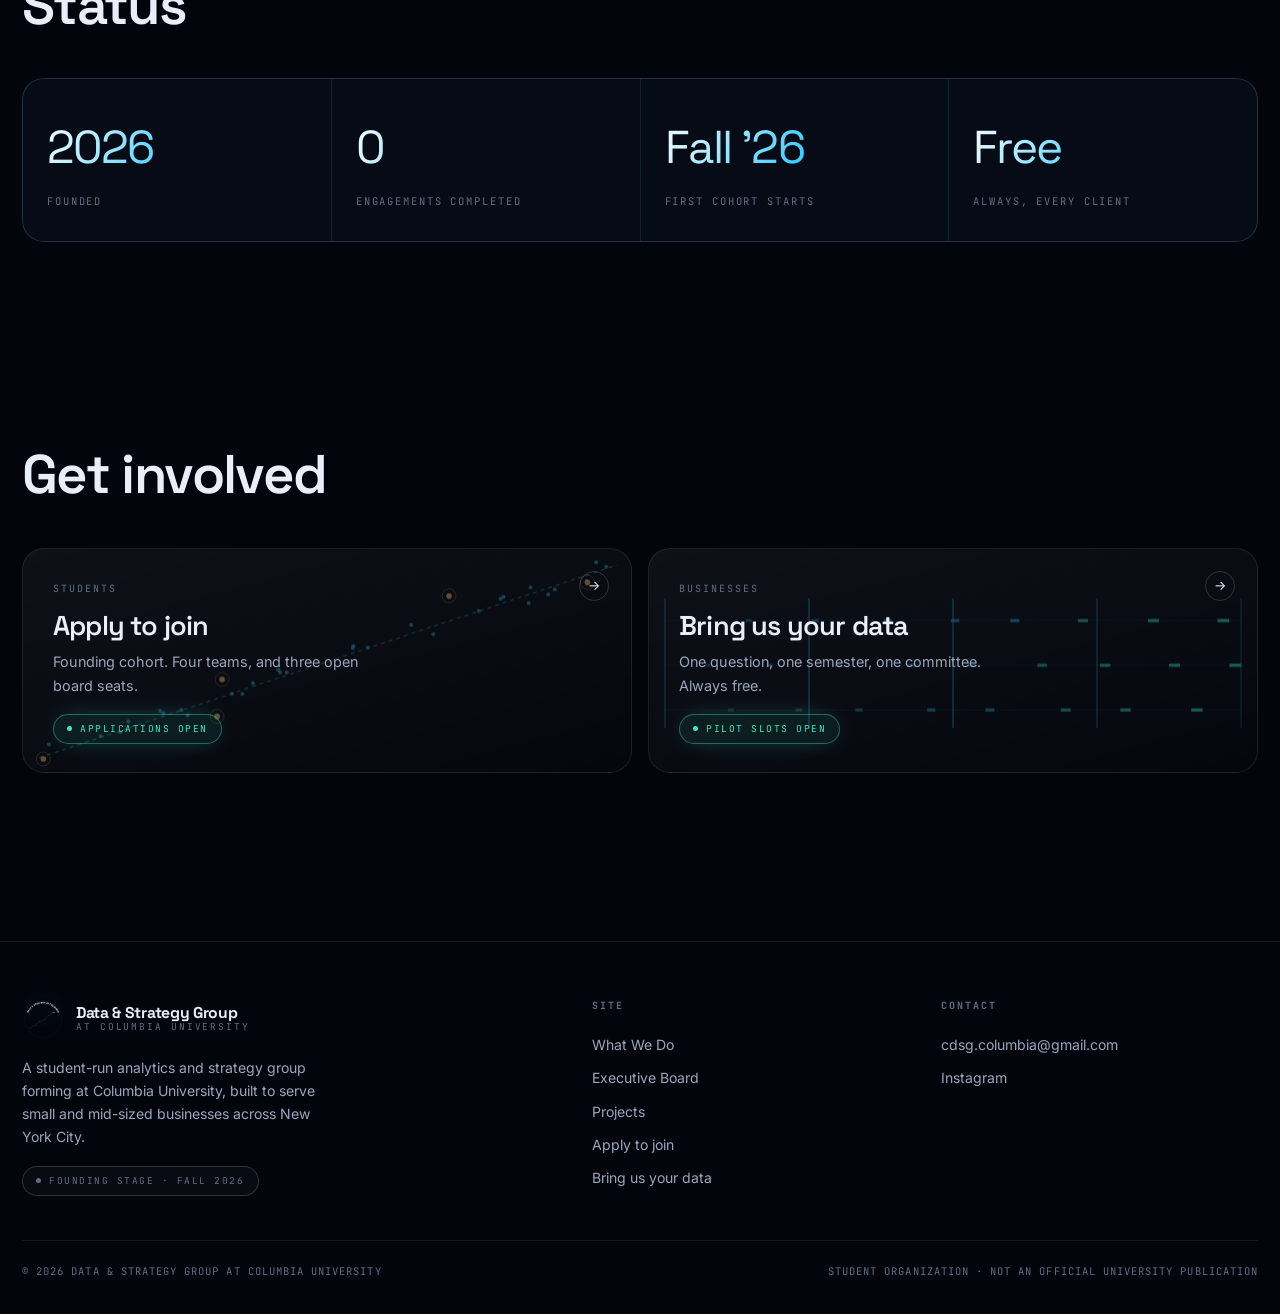
==== commit 0dcefb4c: "Rebrand to Data & Strategy Group at Columbia; real logo Name changed everywhere. Compact contexts (p" ====
--- a/index.html
+++ b/index.html
@@ -3,9 +3,9 @@
 <head>
 <meta charset="UTF-8">
 <meta name="viewport" content="width=device-width, initial-scale=1">
-<title>Columbia Data &amp; Strategy Group</title>
+<title>Data &amp; Strategy Group at Columbia</title>
 <meta name="description" content="A student-run data consultancy forming at Columbia. We turn the scattered data of New York City businesses into decisions worth making. Free for every client.">
-<link rel="icon" href="data:image/svg+xml,%3Csvg xmlns='http://www.w3.org/2000/svg' viewBox='0 0 32 32'%3E%3Crect width='32' height='32' rx='8' fill='%23070b12'/%3E%3Ccircle cx='16' cy='7' r='2.4' fill='%2338CDFF'/%3E%3Ccircle cx='7' cy='20' r='2.4' fill='%233AE8C8'/%3E%3Ccircle cx='25' cy='18' r='2.4' fill='%2338CDFF'/%3E%3Ccircle cx='16' cy='27' r='2.4' fill='%23A67CFF'/%3E%3Cg stroke='%2338CDFF' stroke-width='1.1' opacity='.65'%3E%3Cpath d='M16 7 7 20M16 7l9 11M7 20l9 7M25 18l-9 9'/%3E%3C/g%3E%3C/svg%3E">
+<link rel="icon" type="image/png" href="assets/img/favicon.png">
 <link rel="preconnect" href="https://fonts.googleapis.com">
 <link rel="preconnect" href="https://fonts.gstatic.com" crossorigin>
 <link href="https://fonts.googleapis.com/css2?family=Space+Grotesk:wght@400;500;600;700&family=Inter:wght@300;400;500;600&family=JetBrains+Mono:wght@300;400;500&display=swap" rel="stylesheet">
@@ -21,8 +21,8 @@
 <header class="nav">
   <div class="nav-inner">
     <a class="brand" href="index.html">
-      <span class="brand-mark"><canvas></canvas></span>
-      <span class="brand-txt"><b>Data &amp; Strategy</b><span>Columbia University</span></span>
+      <span class="brand-mark"><img src="assets/img/logo-mark.png" alt="" width="256" height="256"></span>
+      <span class="brand-txt"><b>Data &amp; Strategy Group</b><span>at Columbia University</span></span>
     </a>
     <nav class="nav-links">
       <a href="index.html" class="active">Home</a>
@@ -190,8 +190,8 @@
     <div class="foot-grid">
       <div>
         <a class="brand" href="index.html" style="margin-bottom:16px">
-          <span class="brand-mark"><canvas></canvas></span>
-          <span class="brand-txt"><b>Data &amp; Strategy</b><span>Columbia University</span></span>
+          <span class="brand-mark"><img src="assets/img/logo-mark.png" alt="" width="256" height="256"></span>
+          <span class="brand-txt"><b>Data &amp; Strategy Group</b><span>at Columbia University</span></span>
         </a>
         <p class="muted" style="font-size:.88rem; max-width:34ch">
           A student-run analytics and strategy group forming at Columbia University, built to serve
@@ -215,7 +215,7 @@
       </div>
     </div>
     <div class="foot-bottom">
-      <span>© <span data-year></span> Columbia Data &amp; Strategy Group</span>
+      <span>© <span data-year></span> Data &amp; Strategy Group at Columbia University</span>
       <span>Student organization · Not an official University publication</span>
     </div>
   </div>
--- a/assets/css/main.css
+++ b/assets/css/main.css
@@ -161,11 +161,10 @@
 
 .brand{ display:flex; align-items:center; gap:12px; }
 .brand-mark{
-  display:block; width:36px; height:36px; min-width:36px; border-radius:10px; flex:none;
-  background:linear-gradient(140deg,rgba(56,205,255,.22),rgba(58,232,200,.12));
-  border:1px solid var(--line-strong); position:relative; overflow:hidden;
-}
-.brand-mark canvas{ display:block; width:100%; height:100%; }
+  display:block; width:42px; height:42px; min-width:42px; flex:none;
+  position:relative; overflow:visible;
+}
+.brand-mark img{ display:block; width:100%; height:100%; object-fit:contain; }
 .brand-txt{ display:flex; flex-direction:column; line-height:1.1; }
 .brand-txt b{ font-family:var(--font-display); font-size:.98rem; letter-spacing:-.02em; }
 .brand-txt span{ font-family:var(--font-mono); font-size:9.5px; letter-spacing:.2em; color:var(--text-faint); text-transform:uppercase; }
@@ -700,7 +699,9 @@
 }
 @media (max-width:820px){
   .path-grid{ grid-template-columns:1fr; }
-  .apply-pop{ right:auto; left:0; width:min(302px,calc(100vw - 32px)); }
+  /* the Apply button is hidden at this width and the mobile menu carries both
+     links, so hide the whole dropdown: left:0 was laying it out off-screen. */
+  .apply-menu{ display:none; }
 }
 @media (max-width:620px){
   .slots{ grid-template-columns:1fr; }
@@ -723,7 +724,7 @@
 .pill.grey{ box-shadow:none; }
 .pill.amber{ box-shadow:0 0 24px -10px rgba(255,196,107,.6); }
 
-.brand-mark{ box-shadow:0 0 22px -10px rgba(56,205,255,.7); }
+.brand-mark{ filter:drop-shadow(0 0 10px rgba(56,205,255,.45)); }
 .nav.scrolled{ box-shadow:0 1px 0 rgba(56,205,255,.14), 0 10px 40px -30px rgba(37,99,255,.8); }
 
 .filter.active{ box-shadow:0 0 28px -12px rgba(56,205,255,.8); }
